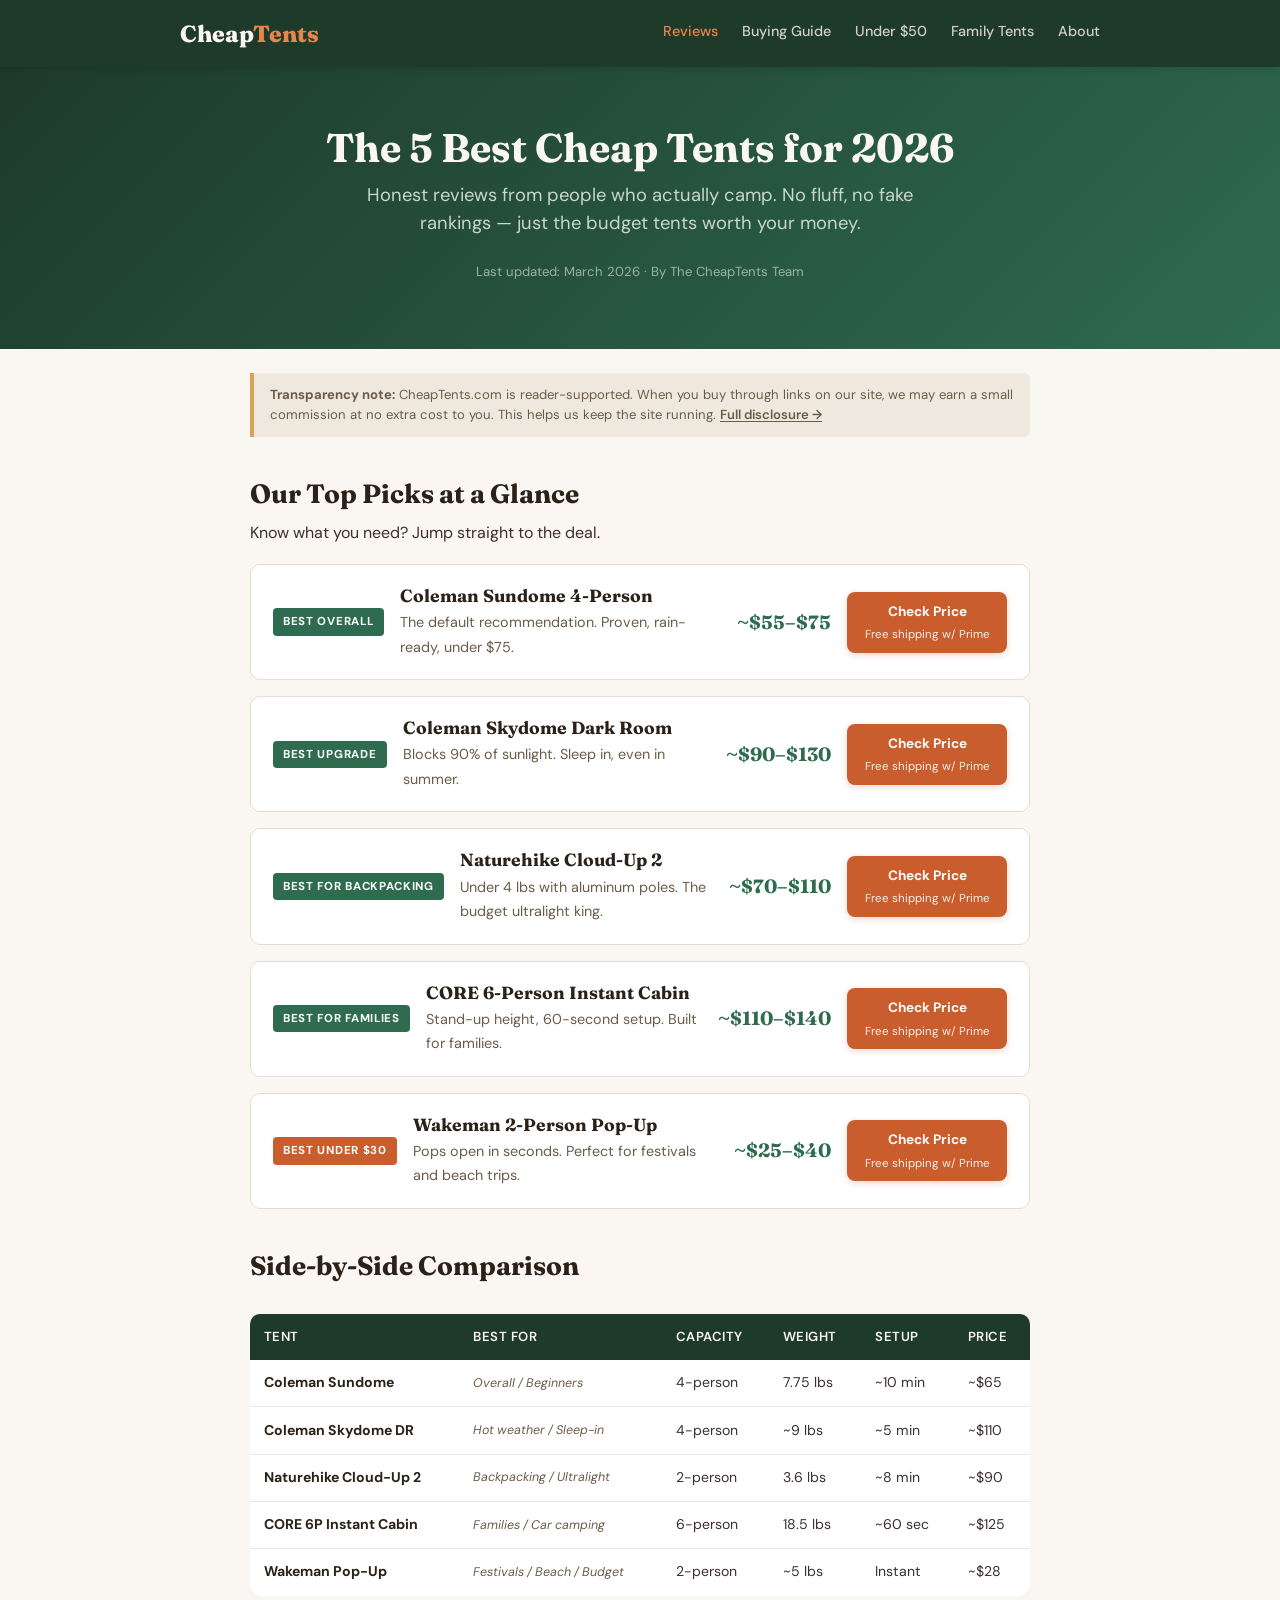
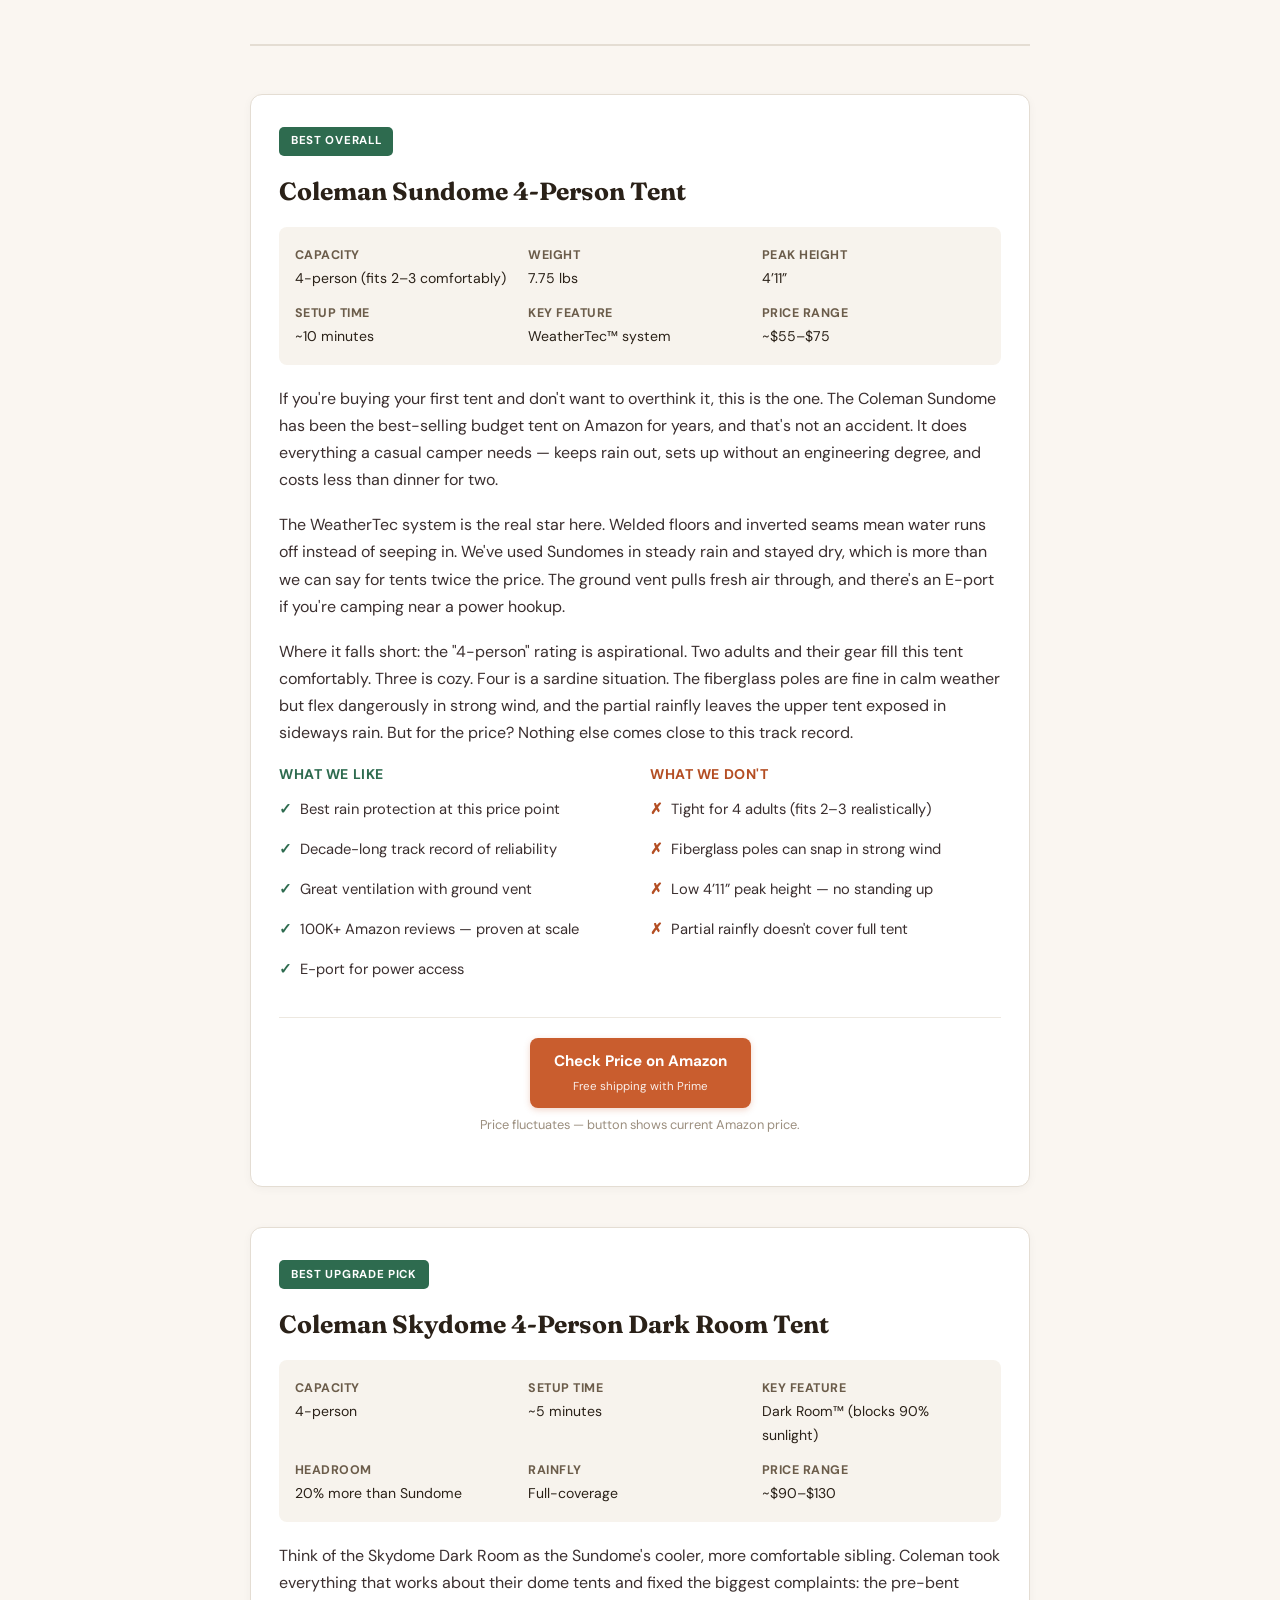
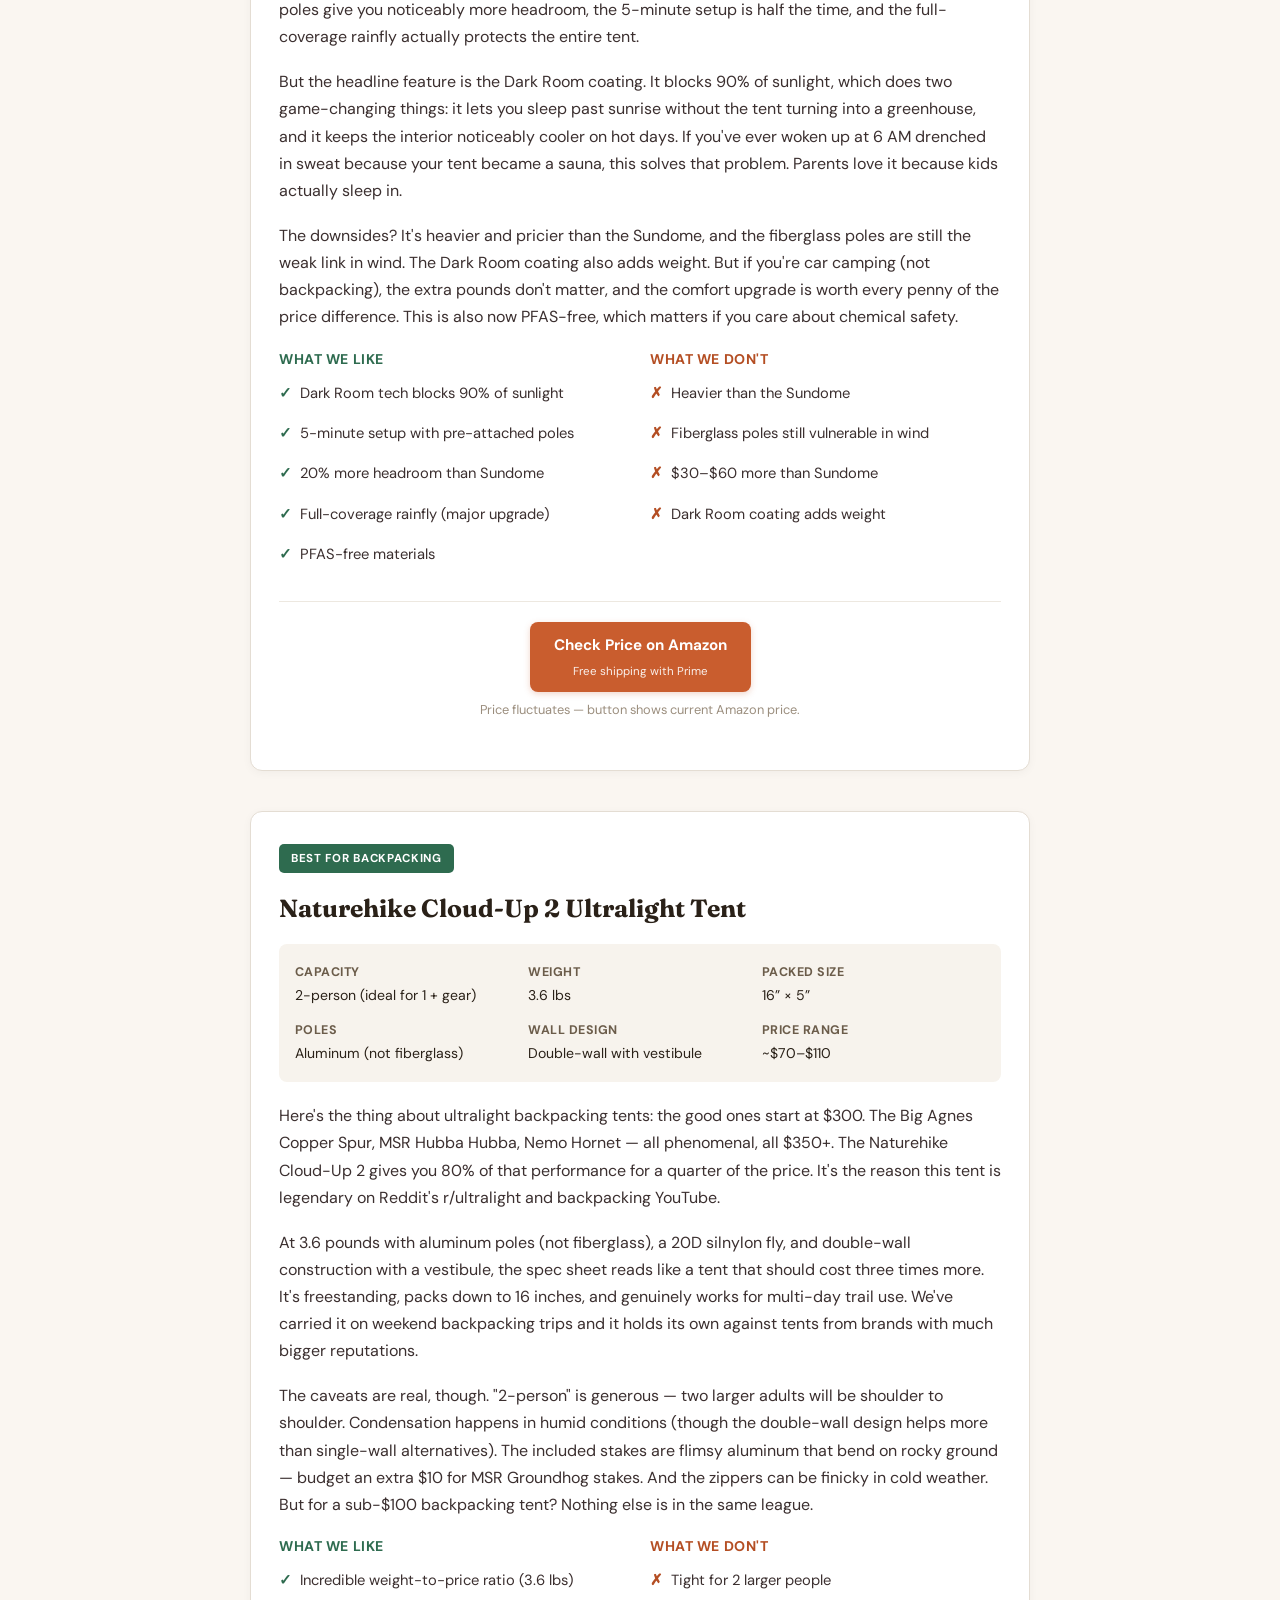
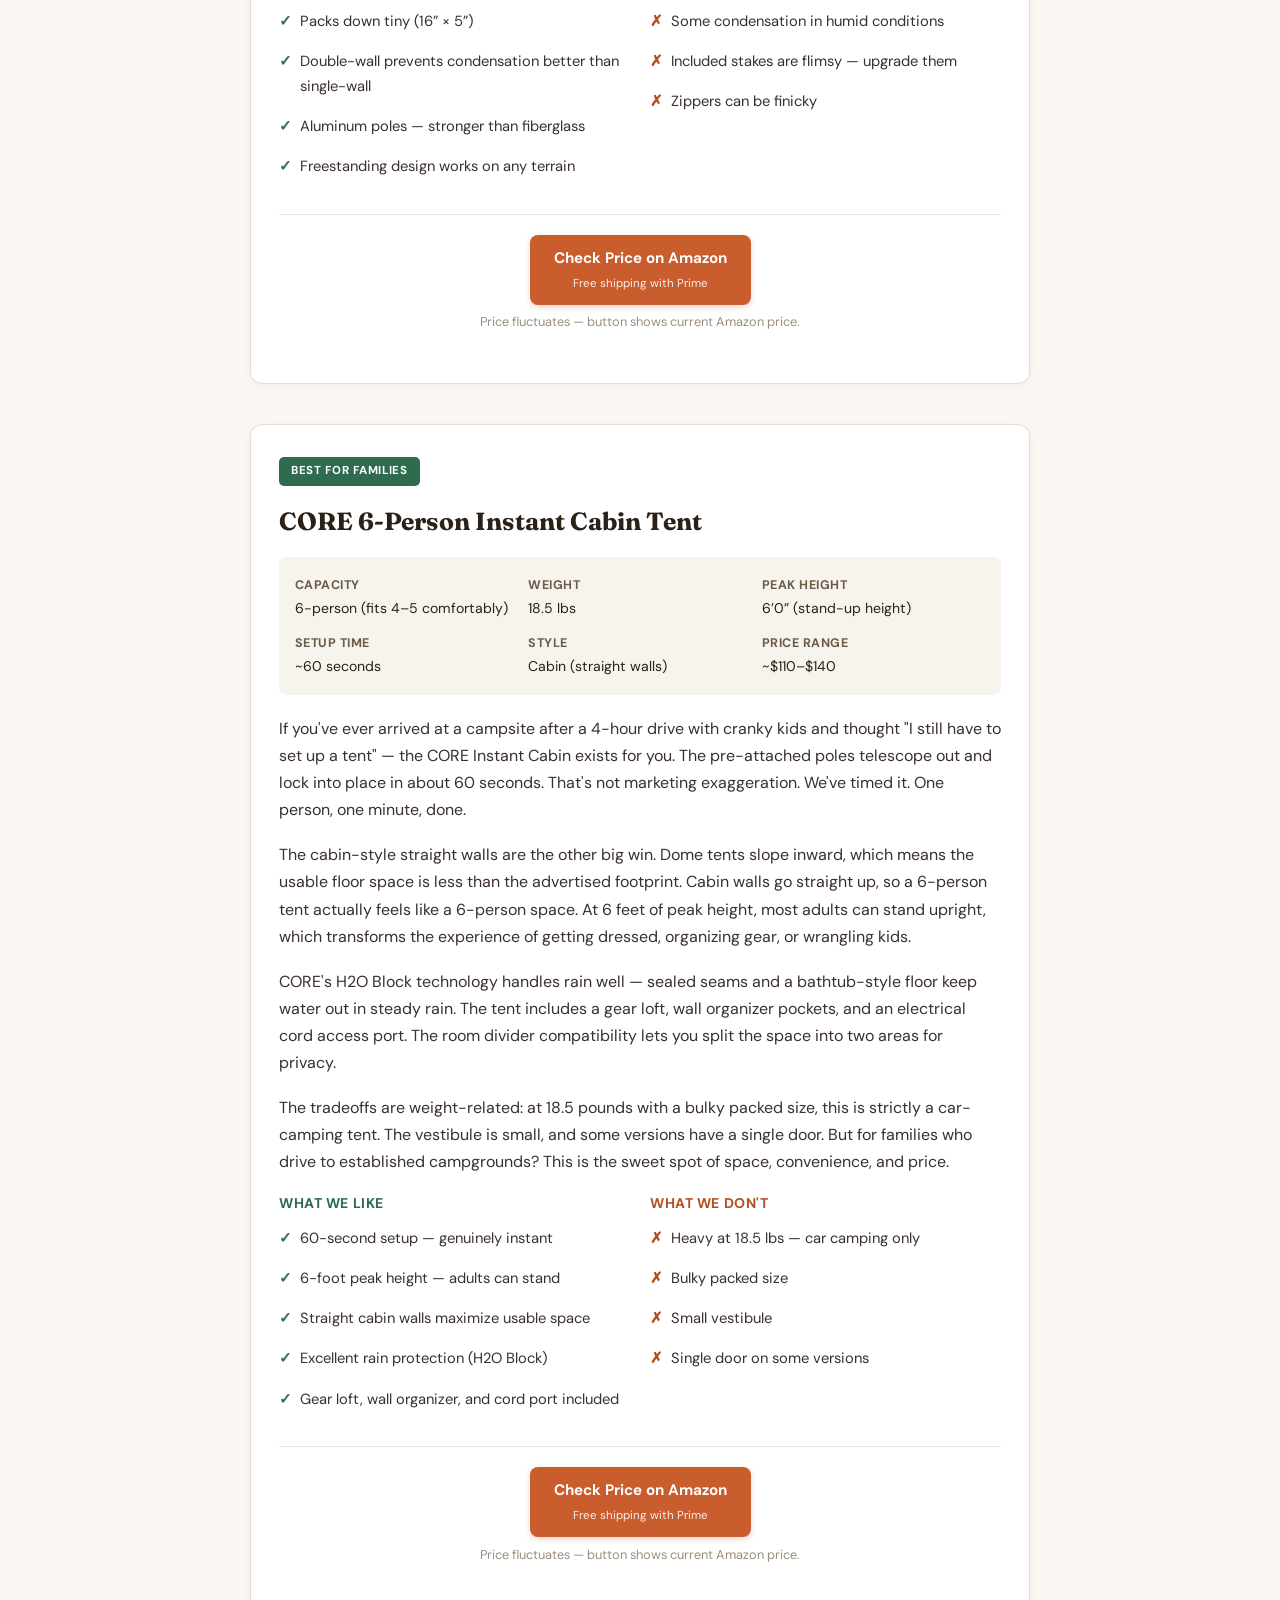
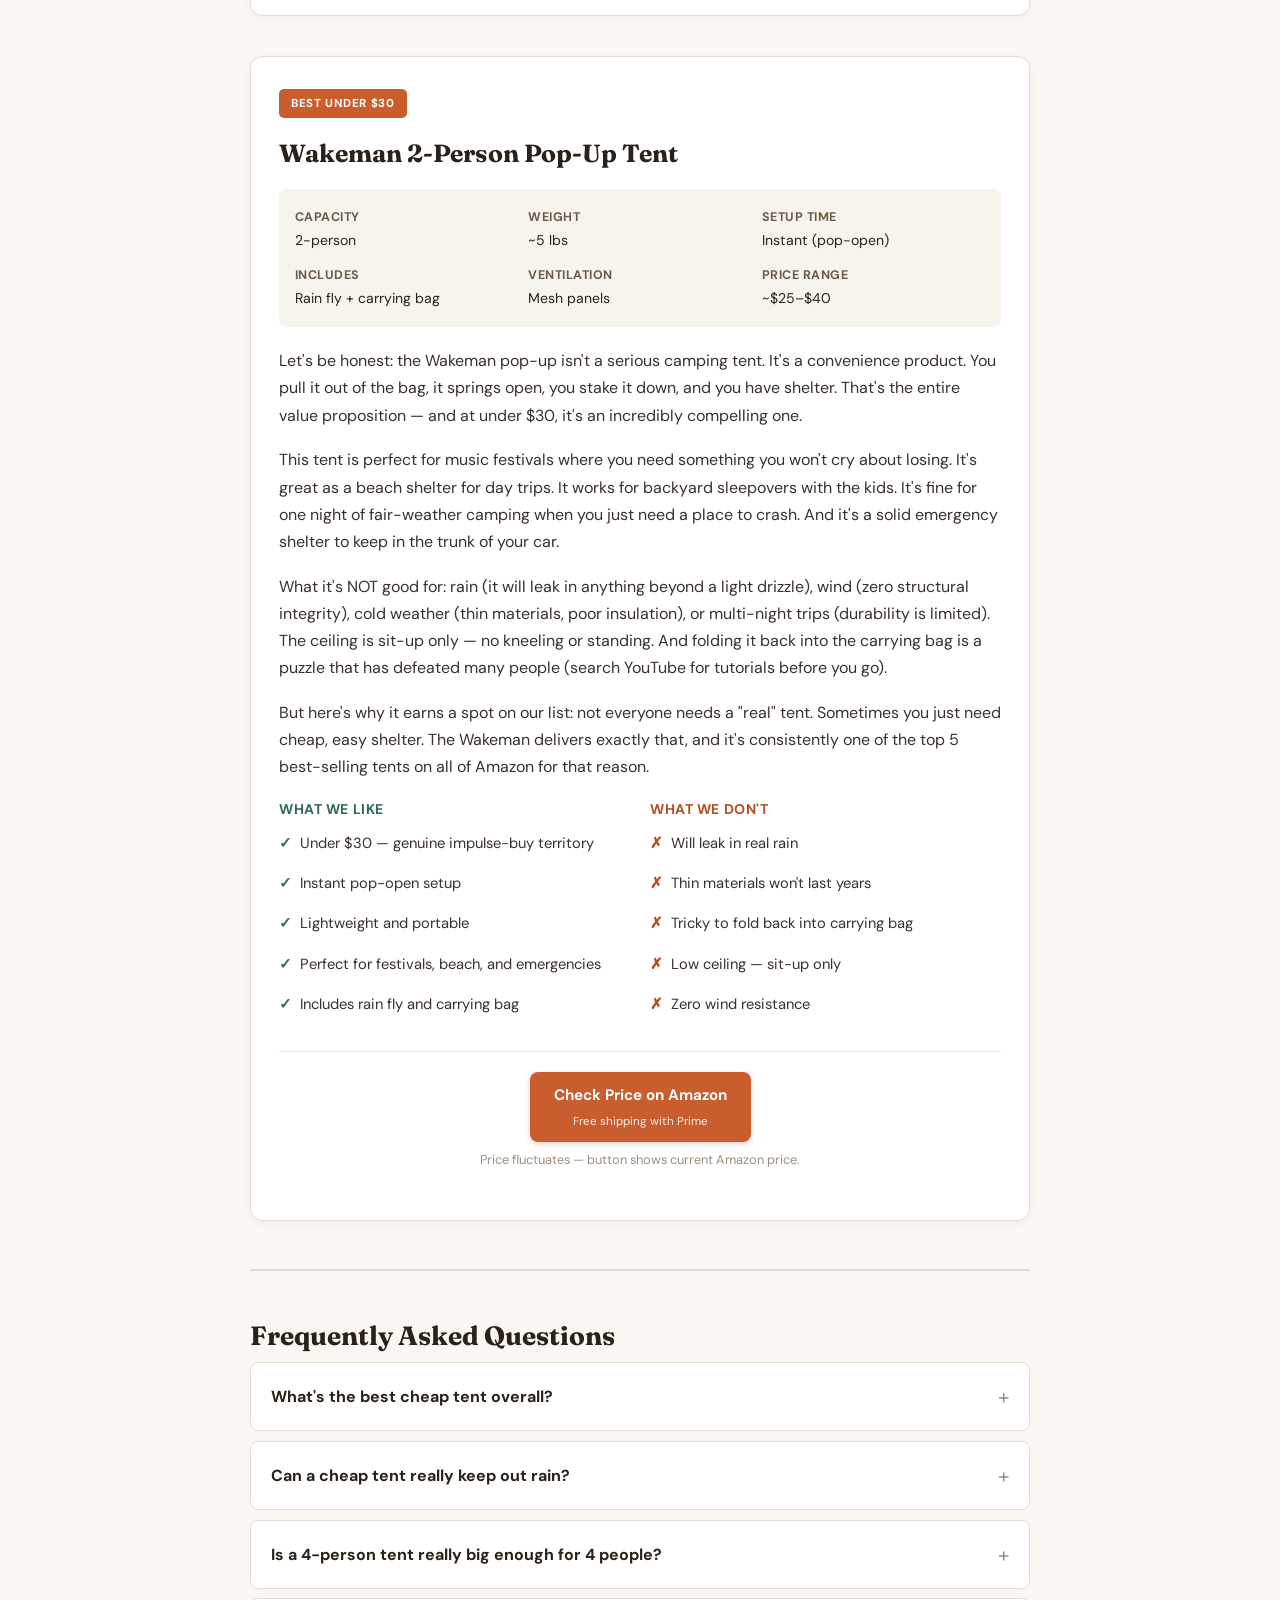
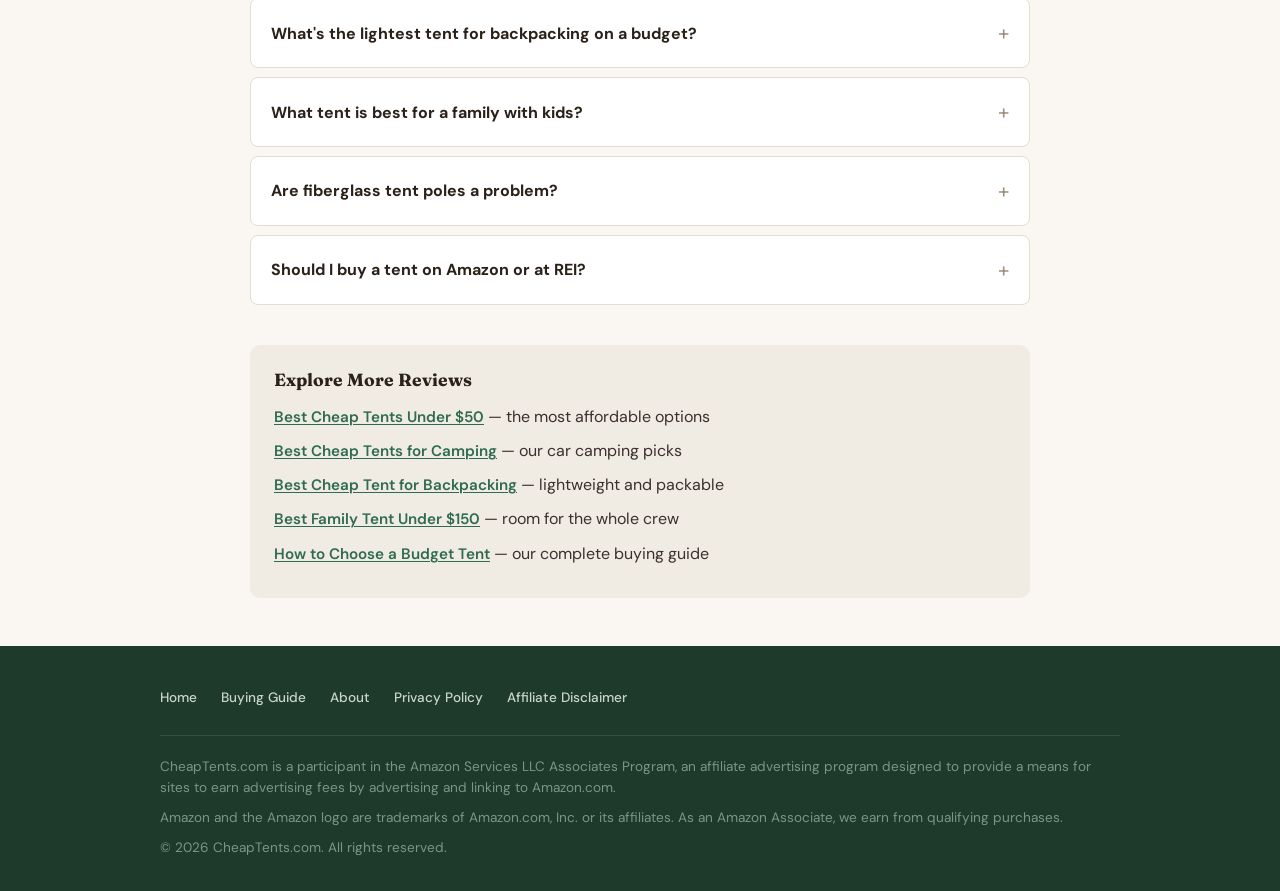
==== index.html @ 5eb17e80 "Initial site build — CheapTents.com affiliate site Complete static site with 9 HTML pages, shared CS" ====
<!DOCTYPE html>
<html lang="en">
<head>
  <meta charset="UTF-8">
  <meta name="viewport" content="width=device-width, initial-scale=1.0">
  <title>Best Cheap Tents for 2026 — Honest Reviews | CheapTents.com</title>
  <meta name="description" content="We reviewed the 5 best budget tents for every type of camper. From $25 pop-ups to family cabins — find the right cheap tent without the guesswork.">
  <link rel="canonical" href="https://cheaptents.com/">
  <meta property="og:title" content="Best Cheap Tents for 2026 — Honest Reviews">
  <meta property="og:description" content="We reviewed the 5 best budget tents for every type of camper. Find the right cheap tent without the guesswork.">
  <meta property="og:url" content="https://cheaptents.com/">
  <meta property="og:type" content="website">
  <meta property="og:site_name" content="CheapTents.com">
  <link rel="preconnect" href="https://fonts.googleapis.com">
  <link rel="preconnect" href="https://fonts.gstatic.com" crossorigin>
  <link href="https://fonts.googleapis.com/css2?family=DM+Sans:wght@400;500;700&family=Fraunces:wght@700;800&display=swap" rel="stylesheet">
  <link rel="stylesheet" href="style.css">

  <!-- Product + Review Schema -->
  <script type="application/ld+json">
  [
    {
      "@context": "https://schema.org",
      "@type": "Product",
      "name": "Coleman Sundome 4-Person Tent",
      "brand": {"@type": "Brand", "name": "Coleman"},
      "description": "Best-selling budget tent with WeatherTec rain protection, welded floors, and 10-minute setup.",
      "sku": "B014LSDUA8",
      "offers": {
        "@type": "AggregateOffer",
        "lowPrice": "55",
        "highPrice": "75",
        "priceCurrency": "USD",
        "availability": "https://schema.org/InStock"
      },
      "review": {
        "@type": "Review",
        "author": {"@type": "Organization", "name": "CheapTents.com"},
        "reviewRating": {"@type": "Rating", "ratingValue": "4.5", "bestRating": "5"},
        "reviewBody": "The most reliable budget tent we've found. Coleman's WeatherTec system genuinely keeps rain out, and the massive Amazon review base speaks for itself."
      }
    },
    {
      "@context": "https://schema.org",
      "@type": "Product",
      "name": "Coleman Skydome 4-Person Dark Room Tent",
      "brand": {"@type": "Brand", "name": "Coleman"},
      "description": "Upgraded Coleman tent with 90% sunlight-blocking Dark Room technology and faster 5-minute setup.",
      "sku": "B0DJCF5L53",
      "offers": {
        "@type": "AggregateOffer",
        "lowPrice": "90",
        "highPrice": "130",
        "priceCurrency": "USD",
        "availability": "https://schema.org/InStock"
      },
      "review": {
        "@type": "Review",
        "author": {"@type": "Organization", "name": "CheapTents.com"},
        "reviewRating": {"@type": "Rating", "ratingValue": "4.5", "bestRating": "5"},
        "reviewBody": "The Skydome Dark Room is worth the upgrade over the Sundome if you camp in summer heat or want to sleep past sunrise."
      }
    },
    {
      "@context": "https://schema.org",
      "@type": "Product",
      "name": "Naturehike Cloud-Up 2 Ultralight Tent",
      "brand": {"@type": "Brand", "name": "Naturehike"},
      "description": "Budget ultralight backpacking tent at 3.6 lbs with aluminum poles and double-wall design.",
      "sku": "B08L3XPMVL",
      "offers": {
        "@type": "AggregateOffer",
        "lowPrice": "70",
        "highPrice": "110",
        "priceCurrency": "USD",
        "availability": "https://schema.org/InStock"
      },
      "review": {
        "@type": "Review",
        "author": {"@type": "Organization", "name": "CheapTents.com"},
        "reviewRating": {"@type": "Rating", "ratingValue": "4.3", "bestRating": "5"},
        "reviewBody": "The best ultralight tent you can get without spending $300+. A favorite on Reddit and backpacking forums for good reason."
      }
    },
    {
      "@context": "https://schema.org",
      "@type": "Product",
      "name": "CORE 6-Person Instant Cabin Tent",
      "brand": {"@type": "Brand", "name": "CORE"},
      "description": "Family-sized instant cabin tent with 60-second setup, 6-foot peak height, and H2O Block rain protection.",
      "sku": "B0B18R5TKH",
      "offers": {
        "@type": "AggregateOffer",
        "lowPrice": "110",
        "highPrice": "140",
        "priceCurrency": "USD",
        "availability": "https://schema.org/InStock"
      },
      "review": {
        "@type": "Review",
        "author": {"@type": "Organization", "name": "CheapTents.com"},
        "reviewRating": {"@type": "Rating", "ratingValue": "4.4", "bestRating": "5"},
        "reviewBody": "The best family tent under $150. Stand-up height and 60-second setup make it a game changer for car camping with kids."
      }
    },
    {
      "@context": "https://schema.org",
      "@type": "Product",
      "name": "Wakeman 2-Person Pop-Up Tent",
      "brand": {"@type": "Brand", "name": "Wakeman"},
      "description": "Ultra-cheap pop-up tent for festivals, beach trips, and casual camping. Sets up in seconds.",
      "sku": "B07DNSJ8CP",
      "offers": {
        "@type": "AggregateOffer",
        "lowPrice": "25",
        "highPrice": "40",
        "priceCurrency": "USD",
        "availability": "https://schema.org/InStock"
      },
      "review": {
        "@type": "Review",
        "author": {"@type": "Organization", "name": "CheapTents.com"},
        "reviewRating": {"@type": "Rating", "ratingValue": "3.8", "bestRating": "5"},
        "reviewBody": "You're not buying a tent — you're buying convenience. For under $30, the Wakeman pop-up is the ultimate disposable shelter."
      }
    }
  ]
  </script>
</head>
<body>

  <!-- Header -->
  <header class="site-header">
    <div class="header-inner">
      <a href="/" class="site-logo">Cheap<span>Tents</span></a>
      <button class="nav-toggle" aria-label="Toggle navigation" aria-expanded="false">&#9776;</button>
      <nav class="site-nav" aria-label="Main navigation">
        <ul>
          <li><a href="/" class="active">Reviews</a></li>
          <li><a href="/buying-guide.html">Buying Guide</a></li>
          <li><a href="/best-cheap-tents-under-50.html">Under $50</a></li>
          <li><a href="/best-family-tent-under-150.html">Family Tents</a></li>
          <li><a href="/about.html">About</a></li>
        </ul>
      </nav>
    </div>
  </header>

  <!-- Hero -->
  <section class="hero">
    <h1>The 5 Best Cheap Tents for 2026</h1>
    <p class="subtitle">Honest reviews from people who actually camp. No fluff, no fake rankings — just the budget tents worth your money.</p>
    <p class="updated">Last updated: March 2026 &middot; By The CheapTents Team</p>
  </section>

  <main class="container">

    <!-- Affiliate Disclosure -->
    <div class="disclosure-banner">
      <strong>Transparency note:</strong> CheapTents.com is reader-supported. When you buy through links on our site, we may earn a small commission at no extra cost to you. This helps us keep the site running. <a href="/disclaimer.html">Full disclosure &rarr;</a>
    </div>

    <!-- Quick Picks -->
    <section class="quick-picks" aria-label="Quick picks">
      <h2>Our Top Picks at a Glance</h2>
      <p>Know what you need? Jump straight to the deal.</p>

      <div class="quick-pick-card">
        <span class="quick-pick-badge">Best Overall</span>
        <div class="quick-pick-info">
          <h3>Coleman Sundome 4-Person</h3>
          <p class="verdict">The default recommendation. Proven, rain-ready, under $75.</p>
        </div>
        <span class="quick-pick-price">~$55&ndash;$75</span>
        <div class="quick-pick-cta">
          <a href="https://www.amazon.com/dp/B014LSDUA8/?tag=YOURTAG-20" class="btn-cta btn-cta--small" target="_blank" rel="nofollow noopener">Check Price<span class="prime-note">Free shipping w/ Prime</span></a>
        </div>
      </div>

      <div class="quick-pick-card">
        <span class="quick-pick-badge">Best Upgrade</span>
        <div class="quick-pick-info">
          <h3>Coleman Skydome Dark Room</h3>
          <p class="verdict">Blocks 90% of sunlight. Sleep in, even in summer.</p>
        </div>
        <span class="quick-pick-price">~$90&ndash;$130</span>
        <div class="quick-pick-cta">
          <a href="https://www.amazon.com/dp/B0DJCF5L53/?tag=YOURTAG-20" class="btn-cta btn-cta--small" target="_blank" rel="nofollow noopener">Check Price<span class="prime-note">Free shipping w/ Prime</span></a>
        </div>
      </div>

      <div class="quick-pick-card">
        <span class="quick-pick-badge">Best for Backpacking</span>
        <div class="quick-pick-info">
          <h3>Naturehike Cloud-Up 2</h3>
          <p class="verdict">Under 4 lbs with aluminum poles. The budget ultralight king.</p>
        </div>
        <span class="quick-pick-price">~$70&ndash;$110</span>
        <div class="quick-pick-cta">
          <a href="https://www.amazon.com/dp/B08L3XPMVL/?tag=YOURTAG-20" class="btn-cta btn-cta--small" target="_blank" rel="nofollow noopener">Check Price<span class="prime-note">Free shipping w/ Prime</span></a>
        </div>
      </div>

      <div class="quick-pick-card">
        <span class="quick-pick-badge">Best for Families</span>
        <div class="quick-pick-info">
          <h3>CORE 6-Person Instant Cabin</h3>
          <p class="verdict">Stand-up height, 60-second setup. Built for families.</p>
        </div>
        <span class="quick-pick-price">~$110&ndash;$140</span>
        <div class="quick-pick-cta">
          <a href="https://www.amazon.com/dp/B0B18R5TKH/?tag=YOURTAG-20" class="btn-cta btn-cta--small" target="_blank" rel="nofollow noopener">Check Price<span class="prime-note">Free shipping w/ Prime</span></a>
        </div>
      </div>

      <div class="quick-pick-card">
        <span class="quick-pick-badge quick-pick-badge--orange">Best Under $30</span>
        <div class="quick-pick-info">
          <h3>Wakeman 2-Person Pop-Up</h3>
          <p class="verdict">Pops open in seconds. Perfect for festivals and beach trips.</p>
        </div>
        <span class="quick-pick-price">~$25&ndash;$40</span>
        <div class="quick-pick-cta">
          <a href="https://www.amazon.com/dp/B07DNSJ8CP/?tag=YOURTAG-20" class="btn-cta btn-cta--small" target="_blank" rel="nofollow noopener">Check Price<span class="prime-note">Free shipping w/ Prime</span></a>
        </div>
      </div>
    </section>

    <!-- Comparison Table -->
    <section>
      <h2>Side-by-Side Comparison</h2>
      <div class="comparison-wrapper">
        <table class="comparison-table">
          <thead>
            <tr>
              <th>Tent</th>
              <th>Best For</th>
              <th>Capacity</th>
              <th>Weight</th>
              <th>Setup</th>
              <th>Price</th>
            </tr>
          </thead>
          <tbody>
            <tr>
              <td class="tent-name">Coleman Sundome</td>
              <td class="best-for">Overall / Beginners</td>
              <td>4-person</td>
              <td>7.75 lbs</td>
              <td>~10 min</td>
              <td>~$65</td>
            </tr>
            <tr>
              <td class="tent-name">Coleman Skydome DR</td>
              <td class="best-for">Hot weather / Sleep-in</td>
              <td>4-person</td>
              <td>~9 lbs</td>
              <td>~5 min</td>
              <td>~$110</td>
            </tr>
            <tr>
              <td class="tent-name">Naturehike Cloud-Up 2</td>
              <td class="best-for">Backpacking / Ultralight</td>
              <td>2-person</td>
              <td>3.6 lbs</td>
              <td>~8 min</td>
              <td>~$90</td>
            </tr>
            <tr>
              <td class="tent-name">CORE 6P Instant Cabin</td>
              <td class="best-for">Families / Car camping</td>
              <td>6-person</td>
              <td>18.5 lbs</td>
              <td>~60 sec</td>
              <td>~$125</td>
            </tr>
            <tr>
              <td class="tent-name">Wakeman Pop-Up</td>
              <td class="best-for">Festivals / Beach / Budget</td>
              <td>2-person</td>
              <td>~5 lbs</td>
              <td>Instant</td>
              <td>~$28</td>
            </tr>
          </tbody>
        </table>
      </div>
    </section>

    <hr class="section-divider">

    <!-- ===== REVIEW #1 — Coleman Sundome ===== -->
    <article class="product-review" id="coleman-sundome">
      <div class="product-review-header">
        <span class="badge">Best Overall</span>
      </div>
      <h2>Coleman Sundome 4-Person Tent</h2>

      <div class="specs-grid">
        <div class="spec-item">
          <span class="spec-label">Capacity</span><br>
          <span class="spec-value">4-person (fits 2&ndash;3 comfortably)</span>
        </div>
        <div class="spec-item">
          <span class="spec-label">Weight</span><br>
          <span class="spec-value">7.75 lbs</span>
        </div>
        <div class="spec-item">
          <span class="spec-label">Peak Height</span><br>
          <span class="spec-value">4&rsquo;11&rdquo;</span>
        </div>
        <div class="spec-item">
          <span class="spec-label">Setup Time</span><br>
          <span class="spec-value">~10 minutes</span>
        </div>
        <div class="spec-item">
          <span class="spec-label">Key Feature</span><br>
          <span class="spec-value">WeatherTec&trade; system</span>
        </div>
        <div class="spec-item">
          <span class="spec-label">Price Range</span><br>
          <span class="spec-value">~$55&ndash;$75</span>
        </div>
      </div>

      <p>If you're buying your first tent and don't want to overthink it, this is the one. The Coleman Sundome has been the best-selling budget tent on Amazon for years, and that's not an accident. It does everything a casual camper needs — keeps rain out, sets up without an engineering degree, and costs less than dinner for two.</p>

      <p>The WeatherTec system is the real star here. Welded floors and inverted seams mean water runs off instead of seeping in. We've used Sundomes in steady rain and stayed dry, which is more than we can say for tents twice the price. The ground vent pulls fresh air through, and there's an E-port if you're camping near a power hookup.</p>

      <p>Where it falls short: the "4-person" rating is aspirational. Two adults and their gear fill this tent comfortably. Three is cozy. Four is a sardine situation. The fiberglass poles are fine in calm weather but flex dangerously in strong wind, and the partial rainfly leaves the upper tent exposed in sideways rain. But for the price? Nothing else comes close to this track record.</p>

      <div class="pros-cons">
        <div class="pros">
          <h4>What We Like</h4>
          <ul>
            <li>Best rain protection at this price point</li>
            <li>Decade-long track record of reliability</li>
            <li>Great ventilation with ground vent</li>
            <li>100K+ Amazon reviews — proven at scale</li>
            <li>E-port for power access</li>
          </ul>
        </div>
        <div class="cons">
          <h4>What We Don't</h4>
          <ul>
            <li>Tight for 4 adults (fits 2&ndash;3 realistically)</li>
            <li>Fiberglass poles can snap in strong wind</li>
            <li>Low 4&rsquo;11&rdquo; peak height — no standing up</li>
            <li>Partial rainfly doesn't cover full tent</li>
          </ul>
        </div>
      </div>

      <div class="cta-block">
        <a href="https://www.amazon.com/dp/B014LSDUA8/?tag=YOURTAG-20" class="btn-cta" target="_blank" rel="nofollow noopener">Check Price on Amazon<span class="prime-note">Free shipping with Prime</span></a>
        <p class="price-note">Price fluctuates — button shows current Amazon price.</p>
      </div>
    </article>

    <!-- ===== REVIEW #2 — Coleman Skydome Dark Room ===== -->
    <article class="product-review" id="coleman-skydome">
      <div class="product-review-header">
        <span class="badge">Best Upgrade Pick</span>
      </div>
      <h2>Coleman Skydome 4-Person Dark Room Tent</h2>

      <div class="specs-grid">
        <div class="spec-item">
          <span class="spec-label">Capacity</span><br>
          <span class="spec-value">4-person</span>
        </div>
        <div class="spec-item">
          <span class="spec-label">Setup Time</span><br>
          <span class="spec-value">~5 minutes</span>
        </div>
        <div class="spec-item">
          <span class="spec-label">Key Feature</span><br>
          <span class="spec-value">Dark Room&trade; (blocks 90% sunlight)</span>
        </div>
        <div class="spec-item">
          <span class="spec-label">Headroom</span><br>
          <span class="spec-value">20% more than Sundome</span>
        </div>
        <div class="spec-item">
          <span class="spec-label">Rainfly</span><br>
          <span class="spec-value">Full-coverage</span>
        </div>
        <div class="spec-item">
          <span class="spec-label">Price Range</span><br>
          <span class="spec-value">~$90&ndash;$130</span>
        </div>
      </div>

      <p>Think of the Skydome Dark Room as the Sundome's cooler, more comfortable sibling. Coleman took everything that works about their dome tents and fixed the biggest complaints: the pre-bent poles give you noticeably more headroom, the 5-minute setup is half the time, and the full-coverage rainfly actually protects the entire tent.</p>

      <p>But the headline feature is the Dark Room coating. It blocks 90% of sunlight, which does two game-changing things: it lets you sleep past sunrise without the tent turning into a greenhouse, and it keeps the interior noticeably cooler on hot days. If you've ever woken up at 6 AM drenched in sweat because your tent became a sauna, this solves that problem. Parents love it because kids actually sleep in.</p>

      <p>The downsides? It's heavier and pricier than the Sundome, and the fiberglass poles are still the weak link in wind. The Dark Room coating also adds weight. But if you're car camping (not backpacking), the extra pounds don't matter, and the comfort upgrade is worth every penny of the price difference. This is also now PFAS-free, which matters if you care about chemical safety.</p>

      <div class="pros-cons">
        <div class="pros">
          <h4>What We Like</h4>
          <ul>
            <li>Dark Room tech blocks 90% of sunlight</li>
            <li>5-minute setup with pre-attached poles</li>
            <li>20% more headroom than Sundome</li>
            <li>Full-coverage rainfly (major upgrade)</li>
            <li>PFAS-free materials</li>
          </ul>
        </div>
        <div class="cons">
          <h4>What We Don't</h4>
          <ul>
            <li>Heavier than the Sundome</li>
            <li>Fiberglass poles still vulnerable in wind</li>
            <li>$30&ndash;$60 more than Sundome</li>
            <li>Dark Room coating adds weight</li>
          </ul>
        </div>
      </div>

      <div class="cta-block">
        <a href="https://www.amazon.com/dp/B0DJCF5L53/?tag=YOURTAG-20" class="btn-cta" target="_blank" rel="nofollow noopener">Check Price on Amazon<span class="prime-note">Free shipping with Prime</span></a>
        <p class="price-note">Price fluctuates — button shows current Amazon price.</p>
      </div>
    </article>

    <!-- ===== REVIEW #3 — Naturehike Cloud-Up 2 ===== -->
    <article class="product-review" id="naturehike-cloud-up">
      <div class="product-review-header">
        <span class="badge">Best for Backpacking</span>
      </div>
      <h2>Naturehike Cloud-Up 2 Ultralight Tent</h2>

      <div class="specs-grid">
        <div class="spec-item">
          <span class="spec-label">Capacity</span><br>
          <span class="spec-value">2-person (ideal for 1 + gear)</span>
        </div>
        <div class="spec-item">
          <span class="spec-label">Weight</span><br>
          <span class="spec-value">3.6 lbs</span>
        </div>
        <div class="spec-item">
          <span class="spec-label">Packed Size</span><br>
          <span class="spec-value">16&rdquo; &times; 5&rdquo;</span>
        </div>
        <div class="spec-item">
          <span class="spec-label">Poles</span><br>
          <span class="spec-value">Aluminum (not fiberglass)</span>
        </div>
        <div class="spec-item">
          <span class="spec-label">Wall Design</span><br>
          <span class="spec-value">Double-wall with vestibule</span>
        </div>
        <div class="spec-item">
          <span class="spec-label">Price Range</span><br>
          <span class="spec-value">~$70&ndash;$110</span>
        </div>
      </div>

      <p>Here's the thing about ultralight backpacking tents: the good ones start at $300. The Big Agnes Copper Spur, MSR Hubba Hubba, Nemo Hornet — all phenomenal, all $350+. The Naturehike Cloud-Up 2 gives you 80% of that performance for a quarter of the price. It's the reason this tent is legendary on Reddit's r/ultralight and backpacking YouTube.</p>

      <p>At 3.6 pounds with aluminum poles (not fiberglass), a 20D silnylon fly, and double-wall construction with a vestibule, the spec sheet reads like a tent that should cost three times more. It's freestanding, packs down to 16 inches, and genuinely works for multi-day trail use. We've carried it on weekend backpacking trips and it holds its own against tents from brands with much bigger reputations.</p>

      <p>The caveats are real, though. "2-person" is generous — two larger adults will be shoulder to shoulder. Condensation happens in humid conditions (though the double-wall design helps more than single-wall alternatives). The included stakes are flimsy aluminum that bend on rocky ground — budget an extra $10 for MSR Groundhog stakes. And the zippers can be finicky in cold weather. But for a sub-$100 backpacking tent? Nothing else is in the same league.</p>

      <div class="pros-cons">
        <div class="pros">
          <h4>What We Like</h4>
          <ul>
            <li>Incredible weight-to-price ratio (3.6 lbs)</li>
            <li>Packs down tiny (16&rdquo; &times; 5&rdquo;)</li>
            <li>Double-wall prevents condensation better than single-wall</li>
            <li>Aluminum poles — stronger than fiberglass</li>
            <li>Freestanding design works on any terrain</li>
          </ul>
        </div>
        <div class="cons">
          <h4>What We Don't</h4>
          <ul>
            <li>Tight for 2 larger people</li>
            <li>Some condensation in humid conditions</li>
            <li>Included stakes are flimsy — upgrade them</li>
            <li>Zippers can be finicky</li>
          </ul>
        </div>
      </div>

      <div class="cta-block">
        <a href="https://www.amazon.com/dp/B08L3XPMVL/?tag=YOURTAG-20" class="btn-cta" target="_blank" rel="nofollow noopener">Check Price on Amazon<span class="prime-note">Free shipping with Prime</span></a>
        <p class="price-note">Price fluctuates — button shows current Amazon price.</p>
      </div>
    </article>

    <!-- ===== REVIEW #4 — CORE 6-Person Instant Cabin ===== -->
    <article class="product-review" id="core-instant-cabin">
      <div class="product-review-header">
        <span class="badge">Best for Families</span>
      </div>
      <h2>CORE 6-Person Instant Cabin Tent</h2>

      <div class="specs-grid">
        <div class="spec-item">
          <span class="spec-label">Capacity</span><br>
          <span class="spec-value">6-person (fits 4&ndash;5 comfortably)</span>
        </div>
        <div class="spec-item">
          <span class="spec-label">Weight</span><br>
          <span class="spec-value">18.5 lbs</span>
        </div>
        <div class="spec-item">
          <span class="spec-label">Peak Height</span><br>
          <span class="spec-value">6&rsquo;0&rdquo; (stand-up height)</span>
        </div>
        <div class="spec-item">
          <span class="spec-label">Setup Time</span><br>
          <span class="spec-value">~60 seconds</span>
        </div>
        <div class="spec-item">
          <span class="spec-label">Style</span><br>
          <span class="spec-value">Cabin (straight walls)</span>
        </div>
        <div class="spec-item">
          <span class="spec-label">Price Range</span><br>
          <span class="spec-value">~$110&ndash;$140</span>
        </div>
      </div>

      <p>If you've ever arrived at a campsite after a 4-hour drive with cranky kids and thought "I still have to set up a tent" — the CORE Instant Cabin exists for you. The pre-attached poles telescope out and lock into place in about 60 seconds. That's not marketing exaggeration. We've timed it. One person, one minute, done.</p>

      <p>The cabin-style straight walls are the other big win. Dome tents slope inward, which means the usable floor space is less than the advertised footprint. Cabin walls go straight up, so a 6-person tent actually feels like a 6-person space. At 6 feet of peak height, most adults can stand upright, which transforms the experience of getting dressed, organizing gear, or wrangling kids.</p>

      <p>CORE's H2O Block technology handles rain well — sealed seams and a bathtub-style floor keep water out in steady rain. The tent includes a gear loft, wall organizer pockets, and an electrical cord access port. The room divider compatibility lets you split the space into two areas for privacy.</p>

      <p>The tradeoffs are weight-related: at 18.5 pounds with a bulky packed size, this is strictly a car-camping tent. The vestibule is small, and some versions have a single door. But for families who drive to established campgrounds? This is the sweet spot of space, convenience, and price.</p>

      <div class="pros-cons">
        <div class="pros">
          <h4>What We Like</h4>
          <ul>
            <li>60-second setup — genuinely instant</li>
            <li>6-foot peak height — adults can stand</li>
            <li>Straight cabin walls maximize usable space</li>
            <li>Excellent rain protection (H2O Block)</li>
            <li>Gear loft, wall organizer, and cord port included</li>
          </ul>
        </div>
        <div class="cons">
          <h4>What We Don't</h4>
          <ul>
            <li>Heavy at 18.5 lbs — car camping only</li>
            <li>Bulky packed size</li>
            <li>Small vestibule</li>
            <li>Single door on some versions</li>
          </ul>
        </div>
      </div>

      <div class="cta-block">
        <a href="https://www.amazon.com/dp/B0B18R5TKH/?tag=YOURTAG-20" class="btn-cta" target="_blank" rel="nofollow noopener">Check Price on Amazon<span class="prime-note">Free shipping with Prime</span></a>
        <p class="price-note">Price fluctuates — button shows current Amazon price.</p>
      </div>
    </article>

    <!-- ===== REVIEW #5 — Wakeman Pop-Up ===== -->
    <article class="product-review" id="wakeman-popup">
      <div class="product-review-header">
        <span class="badge badge--orange">Best Under $30</span>
      </div>
      <h2>Wakeman 2-Person Pop-Up Tent</h2>

      <div class="specs-grid">
        <div class="spec-item">
          <span class="spec-label">Capacity</span><br>
          <span class="spec-value">2-person</span>
        </div>
        <div class="spec-item">
          <span class="spec-label">Weight</span><br>
          <span class="spec-value">~5 lbs</span>
        </div>
        <div class="spec-item">
          <span class="spec-label">Setup Time</span><br>
          <span class="spec-value">Instant (pop-open)</span>
        </div>
        <div class="spec-item">
          <span class="spec-label">Includes</span><br>
          <span class="spec-value">Rain fly + carrying bag</span>
        </div>
        <div class="spec-item">
          <span class="spec-label">Ventilation</span><br>
          <span class="spec-value">Mesh panels</span>
        </div>
        <div class="spec-item">
          <span class="spec-label">Price Range</span><br>
          <span class="spec-value">~$25&ndash;$40</span>
        </div>
      </div>

      <p>Let's be honest: the Wakeman pop-up isn't a serious camping tent. It's a convenience product. You pull it out of the bag, it springs open, you stake it down, and you have shelter. That's the entire value proposition — and at under $30, it's an incredibly compelling one.</p>

      <p>This tent is perfect for music festivals where you need something you won't cry about losing. It's great as a beach shelter for day trips. It works for backyard sleepovers with the kids. It's fine for one night of fair-weather camping when you just need a place to crash. And it's a solid emergency shelter to keep in the trunk of your car.</p>

      <p>What it's NOT good for: rain (it will leak in anything beyond a light drizzle), wind (zero structural integrity), cold weather (thin materials, poor insulation), or multi-night trips (durability is limited). The ceiling is sit-up only — no kneeling or standing. And folding it back into the carrying bag is a puzzle that has defeated many people (search YouTube for tutorials before you go).</p>

      <p>But here's why it earns a spot on our list: not everyone needs a "real" tent. Sometimes you just need cheap, easy shelter. The Wakeman delivers exactly that, and it's consistently one of the top 5 best-selling tents on all of Amazon for that reason.</p>

      <div class="pros-cons">
        <div class="pros">
          <h4>What We Like</h4>
          <ul>
            <li>Under $30 — genuine impulse-buy territory</li>
            <li>Instant pop-open setup</li>
            <li>Lightweight and portable</li>
            <li>Perfect for festivals, beach, and emergencies</li>
            <li>Includes rain fly and carrying bag</li>
          </ul>
        </div>
        <div class="cons">
          <h4>What We Don't</h4>
          <ul>
            <li>Will leak in real rain</li>
            <li>Thin materials won't last years</li>
            <li>Tricky to fold back into carrying bag</li>
            <li>Low ceiling — sit-up only</li>
            <li>Zero wind resistance</li>
          </ul>
        </div>
      </div>

      <div class="cta-block">
        <a href="https://www.amazon.com/dp/B07DNSJ8CP/?tag=YOURTAG-20" class="btn-cta" target="_blank" rel="nofollow noopener">Check Price on Amazon<span class="prime-note">Free shipping with Prime</span></a>
        <p class="price-note">Price fluctuates — button shows current Amazon price.</p>
      </div>
    </article>

    <hr class="section-divider">

    <!-- FAQ Section -->
    <section class="faq-section">
      <h2>Frequently Asked Questions</h2>

      <details>
        <summary>What's the best cheap tent overall?</summary>
        <div class="faq-answer">
          <p>The <strong>Coleman Sundome 4-Person</strong> is our top pick for most people. It's rain-tested, well-ventilated, under $75, and backed by 100K+ Amazon reviews. If you want an upgrade, the <strong>Coleman Skydome Dark Room</strong> adds sunlight blocking and faster setup for about $40 more.</p>
        </div>
      </details>

      <details>
        <summary>Can a cheap tent really keep out rain?</summary>
        <div class="faq-answer">
          <p>Yes — if you pick the right one. The Coleman Sundome and Skydome both use WeatherTec systems with welded floors and inverted seams that handle steady rain well. The CORE Instant Cabin's H2O Block technology is also reliable. Ultra-cheap tents like the Wakeman pop-up will leak in anything beyond a light drizzle.</p>
        </div>
      </details>

      <details>
        <summary>Is a 4-person tent really big enough for 4 people?</summary>
        <div class="faq-answer">
          <p>Almost never. Tent capacity ratings assume people sleeping shoulder-to-shoulder with zero gear inside. A 4-person tent comfortably fits 2 adults with gear, or 3 adults in close quarters. For 4 people, look at 6-person or larger tents like the CORE Instant Cabin.</p>
        </div>
      </details>

      <details>
        <summary>What's the lightest tent for backpacking on a budget?</summary>
        <div class="faq-answer">
          <p>The <strong>Naturehike Cloud-Up 2</strong> at 3.6 lbs is the best budget ultralight option. It uses aluminum poles (not fiberglass), packs down to 16" &times; 5", and has a double-wall design. The next step up in the ultralight world starts around $250&ndash;$350.</p>
        </div>
      </details>

      <details>
        <summary>What tent is best for a family with kids?</summary>
        <div class="faq-answer">
          <p>The <strong>CORE 6-Person Instant Cabin</strong>. The 60-second setup is a lifesaver with kids, the 6-foot peak height means parents can stand up, and the straight cabin walls maximize floor space. It fits 2 adults and 2&ndash;3 kids comfortably with room for gear.</p>
        </div>
      </details>

      <details>
        <summary>Are fiberglass tent poles a problem?</summary>
        <div class="faq-answer">
          <p>Fiberglass poles are standard at this price point and work fine in mild conditions. The risk is strong wind — fiberglass can snap under pressure, while aluminum flexes and recovers. If you camp in windy areas, consider the Naturehike Cloud-Up 2 (aluminum poles) or stake your tent very securely.</p>
        </div>
      </details>

      <details>
        <summary>Should I buy a tent on Amazon or at REI?</summary>
        <div class="faq-answer">
          <p>For budget tents, Amazon usually has better prices and faster shipping (especially with Prime). REI is great for premium gear and their return policy is legendary, but their budget tent selection is limited. The tents on our list are all available on Amazon with competitive pricing.</p>
        </div>
      </details>
    </section>

    <!-- Related Pages -->
    <div class="related-links">
      <h3>Explore More Reviews</h3>
      <ul>
        <li><a href="/best-cheap-tents-under-50.html">Best Cheap Tents Under $50</a> &mdash; the most affordable options</li>
        <li><a href="/best-cheap-tents-for-camping.html">Best Cheap Tents for Camping</a> &mdash; our car camping picks</li>
        <li><a href="/best-cheap-tent-for-backpacking.html">Best Cheap Tent for Backpacking</a> &mdash; lightweight and packable</li>
        <li><a href="/best-family-tent-under-150.html">Best Family Tent Under $150</a> &mdash; room for the whole crew</li>
        <li><a href="/buying-guide.html">How to Choose a Budget Tent</a> &mdash; our complete buying guide</li>
      </ul>
    </div>

  </main>

  <!-- Footer -->
  <footer class="site-footer">
    <div class="footer-inner">
      <ul class="footer-links">
        <li><a href="/">Home</a></li>
        <li><a href="/buying-guide.html">Buying Guide</a></li>
        <li><a href="/about.html">About</a></li>
        <li><a href="/privacy.html">Privacy Policy</a></li>
        <li><a href="/disclaimer.html">Affiliate Disclaimer</a></li>
      </ul>
      <div class="footer-disclosure">
        <p>CheapTents.com is a participant in the Amazon Services LLC Associates Program, an affiliate advertising program designed to provide a means for sites to earn advertising fees by advertising and linking to Amazon.com.</p>
        <p>Amazon and the Amazon logo are trademarks of Amazon.com, Inc. or its affiliates. As an Amazon Associate, we earn from qualifying purchases.</p>
        <p>&copy; 2026 CheapTents.com. All rights reserved.</p>
      </div>
    </div>
  </footer>

  <script>
    // Mobile nav toggle
    document.querySelector('.nav-toggle').addEventListener('click', function() {
      var nav = document.querySelector('.site-nav');
      var expanded = this.getAttribute('aria-expanded') === 'true';
      nav.classList.toggle('open');
      this.setAttribute('aria-expanded', !expanded);
    });
  </script>
</body>
</html>
---- style.css ----
/* ========================================
   CheapTents.com — Shared Stylesheet
   ======================================== */

/* --- Google Fonts loaded in HTML <head> --- */
/* Fraunces (serif headlines) + DM Sans (sans body) */

/* --- Reset & Base --- */
*, *::before, *::after {
  box-sizing: border-box;
  margin: 0;
  padding: 0;
}

html {
  font-size: 16px;
  scroll-behavior: smooth;
  -webkit-text-size-adjust: 100%;
}

body {
  font-family: 'DM Sans', sans-serif;
  color: #3b2f2f;
  background-color: #faf6f1;
  line-height: 1.7;
  -webkit-font-smoothing: antialiased;
}

img {
  max-width: 100%;
  height: auto;
  display: block;
}

a {
  color: #2e6b4f;
  text-decoration: underline;
  text-decoration-thickness: 1px;
  text-underline-offset: 2px;
  transition: color 0.2s;
}

a:hover {
  color: #c95d2e;
}

/* --- Typography --- */
h1, h2, h3, h4 {
  font-family: 'Fraunces', serif;
  color: #2a2118;
  line-height: 1.25;
  font-weight: 700;
}

h1 {
  font-size: 2.25rem;
  margin-bottom: 0.75rem;
}

h2 {
  font-size: 1.65rem;
  margin-top: 2.5rem;
  margin-bottom: 0.6rem;
}

h3 {
  font-size: 1.3rem;
  margin-top: 1.8rem;
  margin-bottom: 0.5rem;
}

p {
  margin-bottom: 1.1rem;
}

ul, ol {
  margin-bottom: 1.1rem;
  padding-left: 1.5rem;
}

li {
  margin-bottom: 0.35rem;
}

/* --- Layout --- */
.container {
  max-width: 820px;
  margin: 0 auto;
  padding: 0 1.25rem;
}

.container--wide {
  max-width: 960px;
  margin: 0 auto;
  padding: 0 1.25rem;
}

/* --- Header --- */
.site-header {
  background: #1e3a2b;
  color: #faf6f1;
  padding: 0;
  position: sticky;
  top: 0;
  z-index: 100;
  box-shadow: 0 2px 8px rgba(0,0,0,0.15);
}

.header-inner {
  max-width: 960px;
  margin: 0 auto;
  padding: 0.85rem 1.25rem;
  display: flex;
  align-items: center;
  justify-content: space-between;
}

.site-logo {
  font-family: 'Fraunces', serif;
  font-size: 1.45rem;
  font-weight: 800;
  color: #faf6f1;
  text-decoration: none;
}

.site-logo span {
  color: #e8854a;
}

.nav-toggle {
  display: none;
  background: none;
  border: none;
  color: #faf6f1;
  font-size: 1.5rem;
  cursor: pointer;
  padding: 0.25rem;
  line-height: 1;
}

.site-nav ul {
  list-style: none;
  display: flex;
  gap: 1.5rem;
  padding: 0;
  margin: 0;
}

.site-nav a {
  color: #d4cfc8;
  text-decoration: none;
  font-size: 0.9rem;
  font-weight: 500;
  transition: color 0.2s;
}

.site-nav a:hover,
.site-nav a.active {
  color: #e8854a;
}

/* Mobile nav */
@media (max-width: 768px) {
  .nav-toggle {
    display: block;
  }

  .site-nav {
    display: none;
    position: absolute;
    top: 100%;
    left: 0;
    right: 0;
    background: #1e3a2b;
    border-top: 1px solid rgba(255,255,255,0.1);
    padding: 1rem 1.25rem;
  }

  .site-nav.open {
    display: block;
  }

  .site-nav ul {
    flex-direction: column;
    gap: 0.75rem;
  }

  .site-nav a {
    font-size: 1rem;
    display: block;
    padding: 0.35rem 0;
  }
}

/* --- Hero --- */
.hero {
  background: linear-gradient(135deg, #1e3a2b 0%, #2e6b4f 100%);
  color: #faf6f1;
  padding: 3.5rem 1.25rem 3rem;
  text-align: center;
}

.hero h1 {
  color: #faf6f1;
  font-size: 2.5rem;
  margin-bottom: 0.6rem;
}

.hero .subtitle {
  font-size: 1.15rem;
  color: #c9d6cf;
  max-width: 600px;
  margin: 0 auto 1.5rem;
  line-height: 1.5;
}

.hero .updated {
  font-size: 0.82rem;
  color: #9bb3a7;
}

@media (max-width: 600px) {
  .hero h1 {
    font-size: 1.85rem;
  }
  .hero .subtitle {
    font-size: 1rem;
  }
}

/* --- Affiliate Disclosure Banner --- */
.disclosure-banner {
  background: #eee8de;
  border-left: 4px solid #d4a45a;
  padding: 0.75rem 1rem;
  font-size: 0.82rem;
  color: #6b5c4a;
  margin: 1.5rem 0;
  border-radius: 0 6px 6px 0;
  line-height: 1.5;
}

.disclosure-banner a {
  color: #6b5c4a;
  font-weight: 600;
}

/* --- Quick Picks Section --- */
.quick-picks {
  margin: 2rem 0;
}

.quick-pick-card {
  background: #fff;
  border: 1px solid #e4ddd3;
  border-radius: 10px;
  padding: 1.25rem 1.35rem;
  margin-bottom: 1rem;
  display: flex;
  flex-wrap: wrap;
  align-items: center;
  gap: 1rem;
  transition: box-shadow 0.2s;
}

.quick-pick-card:hover {
  box-shadow: 0 4px 16px rgba(0,0,0,0.07);
}

.quick-pick-badge {
  background: #2e6b4f;
  color: #fff;
  font-size: 0.72rem;
  font-weight: 700;
  text-transform: uppercase;
  letter-spacing: 0.06em;
  padding: 0.25rem 0.65rem;
  border-radius: 4px;
  white-space: nowrap;
}

.quick-pick-badge--orange {
  background: #c95d2e;
}

.quick-pick-info {
  flex: 1;
  min-width: 200px;
}

.quick-pick-info h3 {
  font-size: 1.1rem;
  margin: 0 0 0.2rem;
}

.quick-pick-info .verdict {
  font-size: 0.9rem;
  color: #6b5c4a;
  margin: 0;
}

.quick-pick-price {
  font-family: 'Fraunces', serif;
  font-size: 1.2rem;
  font-weight: 700;
  color: #2e6b4f;
  white-space: nowrap;
}

.quick-pick-cta {
  flex-shrink: 0;
}

/* --- CTA Button --- */
.btn-cta {
  display: inline-block;
  background: #c95d2e;
  color: #fff;
  font-family: 'DM Sans', sans-serif;
  font-weight: 700;
  font-size: 0.95rem;
  padding: 0.7rem 1.5rem;
  border-radius: 8px;
  text-decoration: none;
  text-align: center;
  transition: all 0.2s;
  box-shadow: 0 2px 6px rgba(201,93,46,0.25);
  border: none;
  cursor: pointer;
}

.btn-cta:hover {
  background: #b44e23;
  color: #fff;
  transform: translateY(-1px);
  box-shadow: 0 4px 12px rgba(201,93,46,0.35);
}

.btn-cta .prime-note {
  display: block;
  font-size: 0.72rem;
  font-weight: 400;
  opacity: 0.9;
  margin-top: 0.15rem;
}

.btn-cta--small {
  font-size: 0.85rem;
  padding: 0.5rem 1.1rem;
}

/* --- Comparison Table --- */
.comparison-wrapper {
  overflow-x: auto;
  margin: 2rem 0;
  -webkit-overflow-scrolling: touch;
}

.comparison-table {
  width: 100%;
  min-width: 640px;
  border-collapse: collapse;
  font-size: 0.88rem;
  background: #fff;
  border-radius: 10px;
  overflow: hidden;
  box-shadow: 0 1px 6px rgba(0,0,0,0.06);
}

.comparison-table thead {
  background: #1e3a2b;
  color: #faf6f1;
}

.comparison-table th {
  padding: 0.75rem 0.85rem;
  text-align: left;
  font-weight: 600;
  font-size: 0.82rem;
  text-transform: uppercase;
  letter-spacing: 0.04em;
}

.comparison-table td {
  padding: 0.7rem 0.85rem;
  border-bottom: 1px solid #ede8e0;
  vertical-align: middle;
}

.comparison-table tbody tr:last-child td {
  border-bottom: none;
}

.comparison-table tbody tr:hover {
  background: #fdf9f4;
}

.comparison-table .tent-name {
  font-weight: 700;
  color: #2a2118;
  white-space: nowrap;
}

.comparison-table .best-for {
  font-size: 0.78rem;
  color: #6b5c4a;
  font-style: italic;
}

/* --- Product Review Card --- */
.product-review {
  background: #fff;
  border: 1px solid #e4ddd3;
  border-radius: 12px;
  padding: 2rem 1.75rem;
  margin: 2.5rem 0;
  box-shadow: 0 2px 10px rgba(0,0,0,0.04);
}

.product-review-header {
  display: flex;
  flex-wrap: wrap;
  align-items: flex-start;
  gap: 1rem;
  margin-bottom: 1.25rem;
}

.product-review-header .badge {
  background: #2e6b4f;
  color: #fff;
  font-size: 0.72rem;
  font-weight: 700;
  text-transform: uppercase;
  letter-spacing: 0.06em;
  padding: 0.3rem 0.75rem;
  border-radius: 5px;
}

.product-review-header .badge--orange {
  background: #c95d2e;
}

.product-review h2 {
  margin-top: 0;
  font-size: 1.55rem;
}

.product-meta {
  display: flex;
  flex-wrap: wrap;
  gap: 1.5rem;
  margin: 1rem 0;
  font-size: 0.88rem;
  color: #6b5c4a;
}

.product-meta dt {
  font-weight: 700;
  color: #3b2f2f;
  display: inline;
}

.product-meta dd {
  display: inline;
  margin: 0;
}

.product-meta .meta-item {
  display: flex;
  gap: 0.3rem;
}

/* Specs Grid */
.specs-grid {
  display: grid;
  grid-template-columns: repeat(auto-fit, minmax(180px, 1fr));
  gap: 0.65rem;
  margin: 1.25rem 0;
  padding: 1rem;
  background: #f7f3ed;
  border-radius: 8px;
}

.spec-item {
  font-size: 0.88rem;
}

.spec-item .spec-label {
  font-weight: 700;
  color: #6b5c4a;
  font-size: 0.78rem;
  text-transform: uppercase;
  letter-spacing: 0.04em;
}

.spec-item .spec-value {
  color: #2a2118;
}

/* Pros/Cons */
.pros-cons {
  display: grid;
  grid-template-columns: 1fr 1fr;
  gap: 1.25rem;
  margin: 1.25rem 0;
}

@media (max-width: 550px) {
  .pros-cons {
    grid-template-columns: 1fr;
  }
}

.pros h4,
.cons h4 {
  font-family: 'DM Sans', sans-serif;
  font-size: 0.88rem;
  font-weight: 700;
  text-transform: uppercase;
  letter-spacing: 0.04em;
  margin-bottom: 0.5rem;
}

.pros h4 {
  color: #2e6b4f;
}

.cons h4 {
  color: #b44e23;
}

.pros ul,
.cons ul {
  list-style: none;
  padding: 0;
  margin: 0;
}

.pros li,
.cons li {
  padding: 0.3rem 0 0.3rem 1.3rem;
  position: relative;
  font-size: 0.92rem;
}

.pros li::before {
  content: "\2713";
  position: absolute;
  left: 0;
  color: #2e6b4f;
  font-weight: 700;
}

.cons li::before {
  content: "\2717";
  position: absolute;
  left: 0;
  color: #b44e23;
  font-weight: 700;
}

.product-review .cta-block {
  text-align: center;
  margin-top: 1.5rem;
  padding-top: 1.25rem;
  border-top: 1px solid #ede8e0;
}

.cta-block .price-note {
  font-size: 0.8rem;
  color: #9b8e7e;
  margin-top: 0.4rem;
}

/* --- Section Divider --- */
.section-divider {
  border: none;
  border-top: 2px solid #e4ddd3;
  margin: 3rem 0;
}

/* --- FAQ Accordion --- */
.faq-section {
  margin: 2.5rem 0;
}

.faq-section details {
  border: 1px solid #e4ddd3;
  border-radius: 8px;
  margin-bottom: 0.6rem;
  background: #fff;
  overflow: hidden;
}

.faq-section summary {
  padding: 1rem 1.25rem;
  font-weight: 700;
  font-size: 1rem;
  cursor: pointer;
  color: #2a2118;
  list-style: none;
  display: flex;
  justify-content: space-between;
  align-items: center;
}

.faq-section summary::-webkit-details-marker {
  display: none;
}

.faq-section summary::after {
  content: "+";
  font-size: 1.3rem;
  color: #9b8e7e;
  font-weight: 400;
  transition: transform 0.2s;
  flex-shrink: 0;
  margin-left: 1rem;
}

.faq-section details[open] summary::after {
  content: "\2212";
}

.faq-section .faq-answer {
  padding: 0 1.25rem 1rem;
  font-size: 0.94rem;
  color: #5a4e42;
}

/* --- Subpage Content --- */
.page-content {
  padding: 2.5rem 0 3rem;
}

.page-content h1 {
  margin-bottom: 0.5rem;
}

.page-content .page-meta {
  font-size: 0.85rem;
  color: #9b8e7e;
  margin-bottom: 2rem;
}

/* --- Internal Link Cards --- */
.related-links {
  margin: 2.5rem 0;
  padding: 1.5rem;
  background: #f0ebe3;
  border-radius: 10px;
}

.related-links h3 {
  margin-top: 0;
  font-size: 1.1rem;
  margin-bottom: 0.75rem;
}

.related-links ul {
  list-style: none;
  padding: 0;
  margin: 0;
}

.related-links li {
  margin-bottom: 0.4rem;
}

.related-links a {
  font-weight: 600;
  font-size: 0.95rem;
}

/* --- Footer --- */
.site-footer {
  background: #1e3a2b;
  color: #9bb3a7;
  padding: 2.5rem 1.25rem 1.5rem;
  margin-top: 3rem;
  font-size: 0.85rem;
}

.footer-inner {
  max-width: 960px;
  margin: 0 auto;
}

.footer-links {
  display: flex;
  flex-wrap: wrap;
  gap: 1.5rem;
  margin-bottom: 1.25rem;
  list-style: none;
  padding: 0;
}

.footer-links a {
  color: #c9d6cf;
  text-decoration: none;
  font-weight: 500;
}

.footer-links a:hover {
  color: #e8854a;
}

.footer-disclosure {
  border-top: 1px solid rgba(255,255,255,0.1);
  padding-top: 1.25rem;
  line-height: 1.6;
  color: #7a9688;
}

.footer-disclosure p {
  margin-bottom: 0.5rem;
}

/* --- Utility --- */
.sr-only {
  position: absolute;
  width: 1px;
  height: 1px;
  padding: 0;
  margin: -1px;
  overflow: hidden;
  clip: rect(0,0,0,0);
  border: 0;
}

.text-center {
  text-align: center;
}

/* --- Subpage Product Card (lighter version) --- */
.product-card-mini {
  background: #fff;
  border: 1px solid #e4ddd3;
  border-radius: 10px;
  padding: 1.5rem;
  margin: 1.5rem 0;
}

.product-card-mini h3 {
  margin-top: 0;
}

.product-card-mini .pros-cons {
  margin: 0.75rem 0;
}

/* --- Buying Guide specific --- */
.tip-box {
  background: #e8f4ed;
  border-left: 4px solid #2e6b4f;
  padding: 1rem 1.25rem;
  border-radius: 0 8px 8px 0;
  margin: 1.5rem 0;
  font-size: 0.92rem;
}

.tip-box strong {
  color: #2e6b4f;
}

/* --- About page --- */
.value-list {
  list-style: none;
  padding: 0;
}

.value-list li {
  padding: 0.5rem 0 0.5rem 1.5rem;
  position: relative;
}

.value-list li::before {
  content: "\25B6";
  position: absolute;
  left: 0;
  color: #2e6b4f;
  font-size: 0.75rem;
  top: 0.65rem;
}

/* --- Legal Pages --- */
.legal-content {
  padding: 2.5rem 0 3rem;
}

.legal-content h1 {
  margin-bottom: 1.5rem;
}

.legal-content h2 {
  font-size: 1.3rem;
  margin-top: 2rem;
}

.legal-content p,
.legal-content ul {
  font-size: 0.94rem;
  color: #5a4e42;
}

/* --- Print --- */
@media print {
  .site-header, .site-footer, .btn-cta, .nav-toggle {
    display: none;
  }
  body {
    background: #fff;
    color: #000;
  }
}
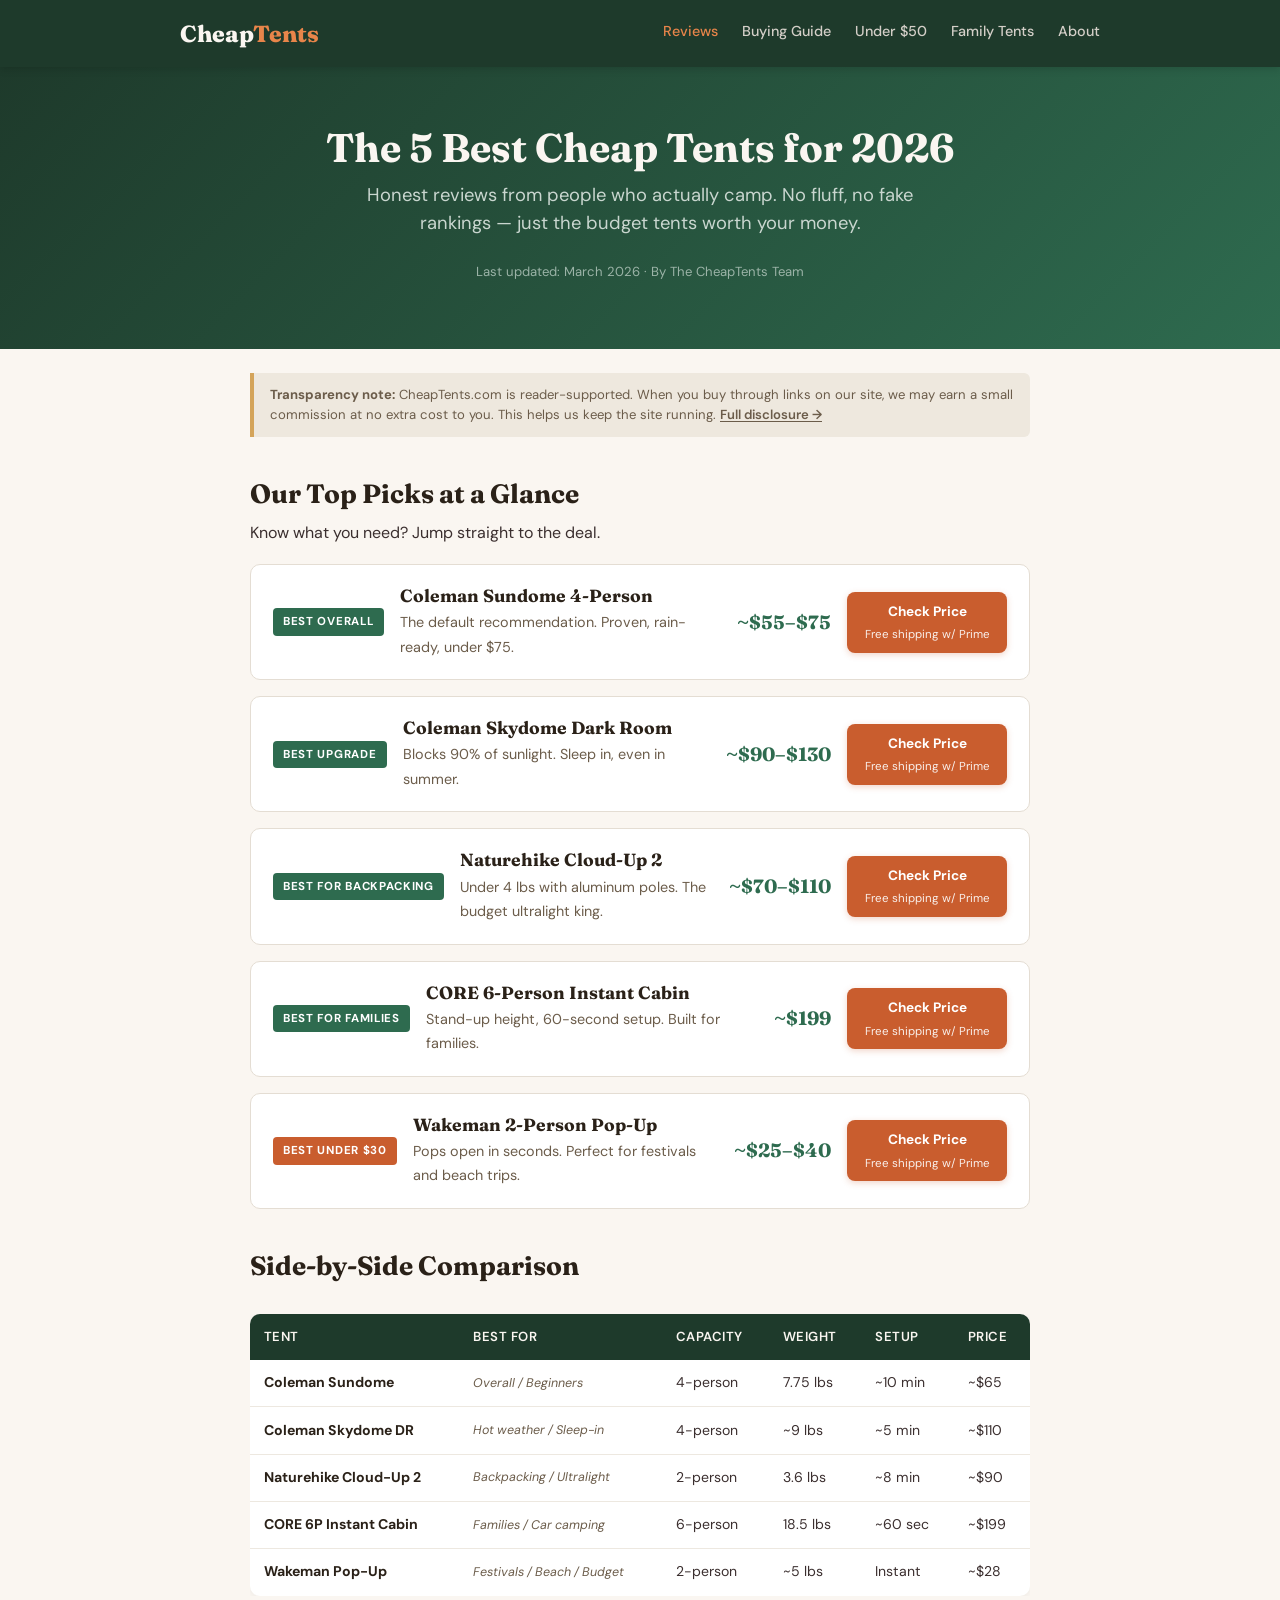
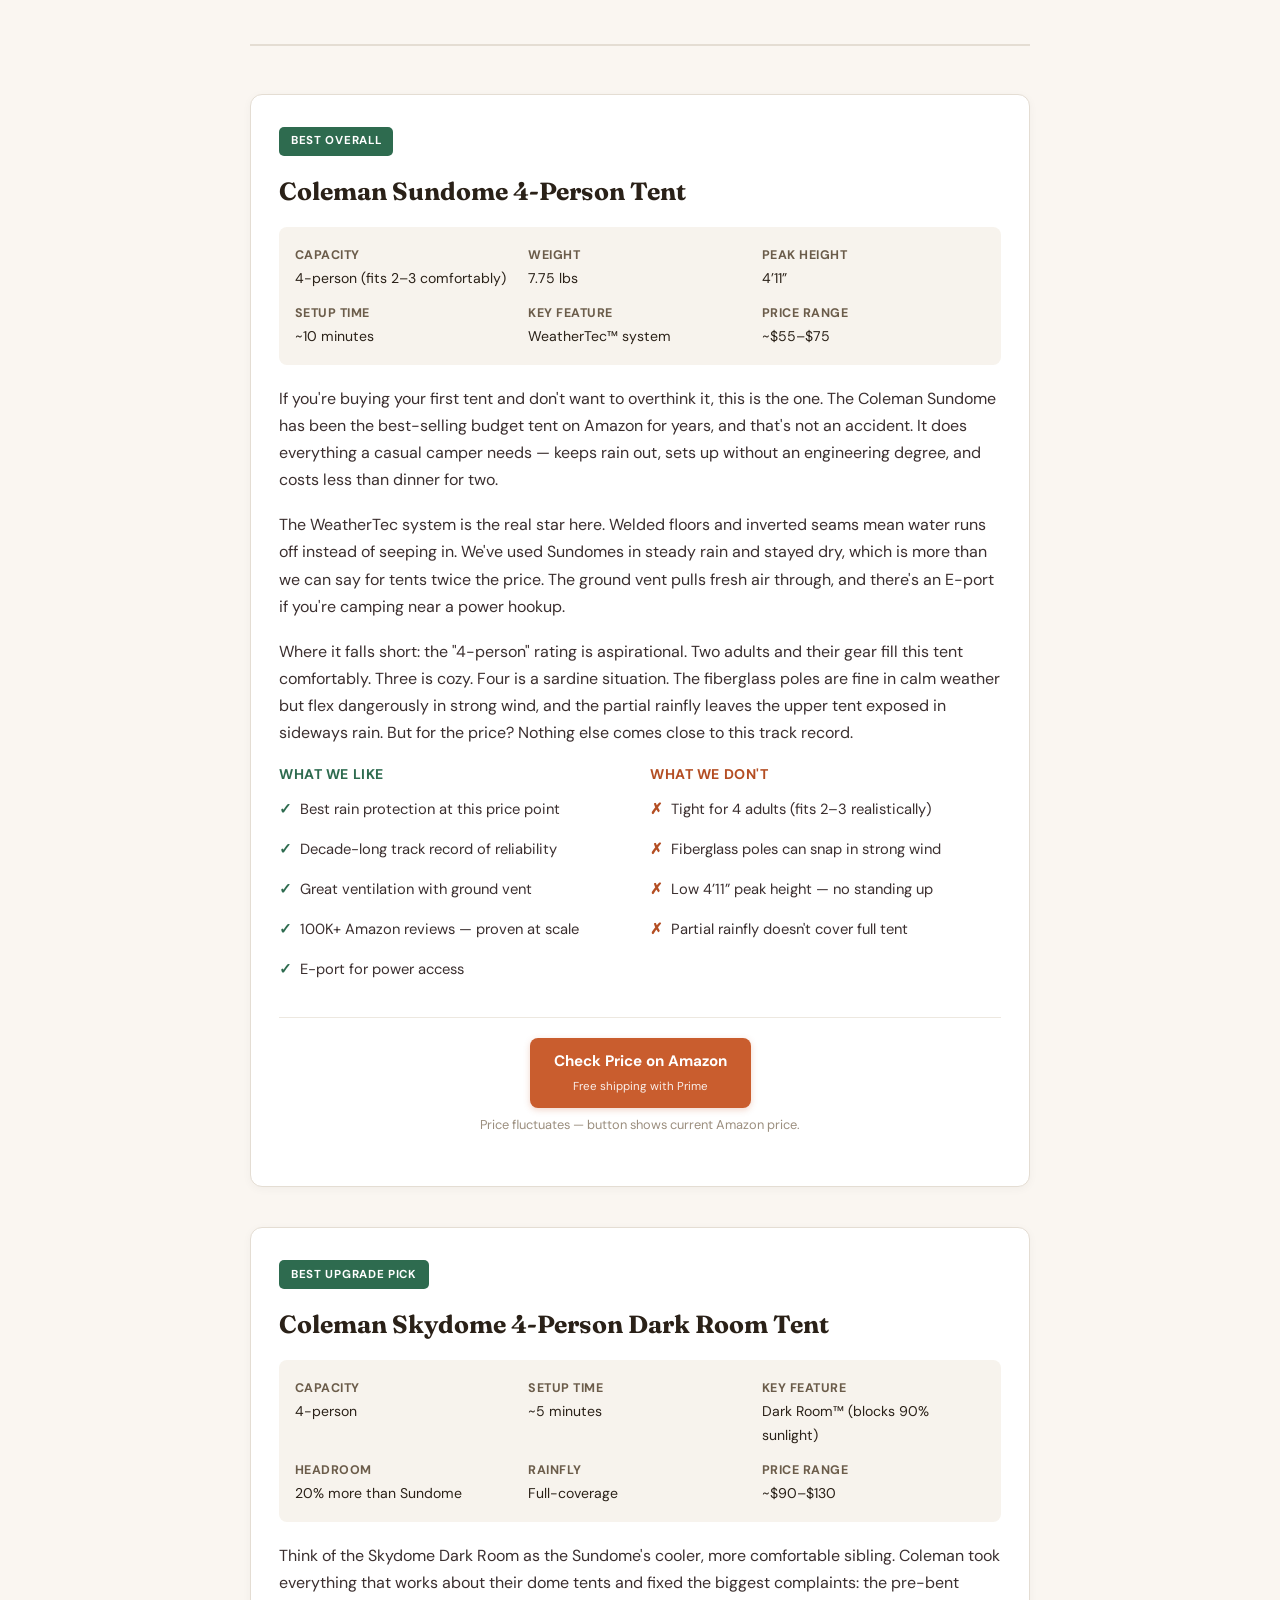
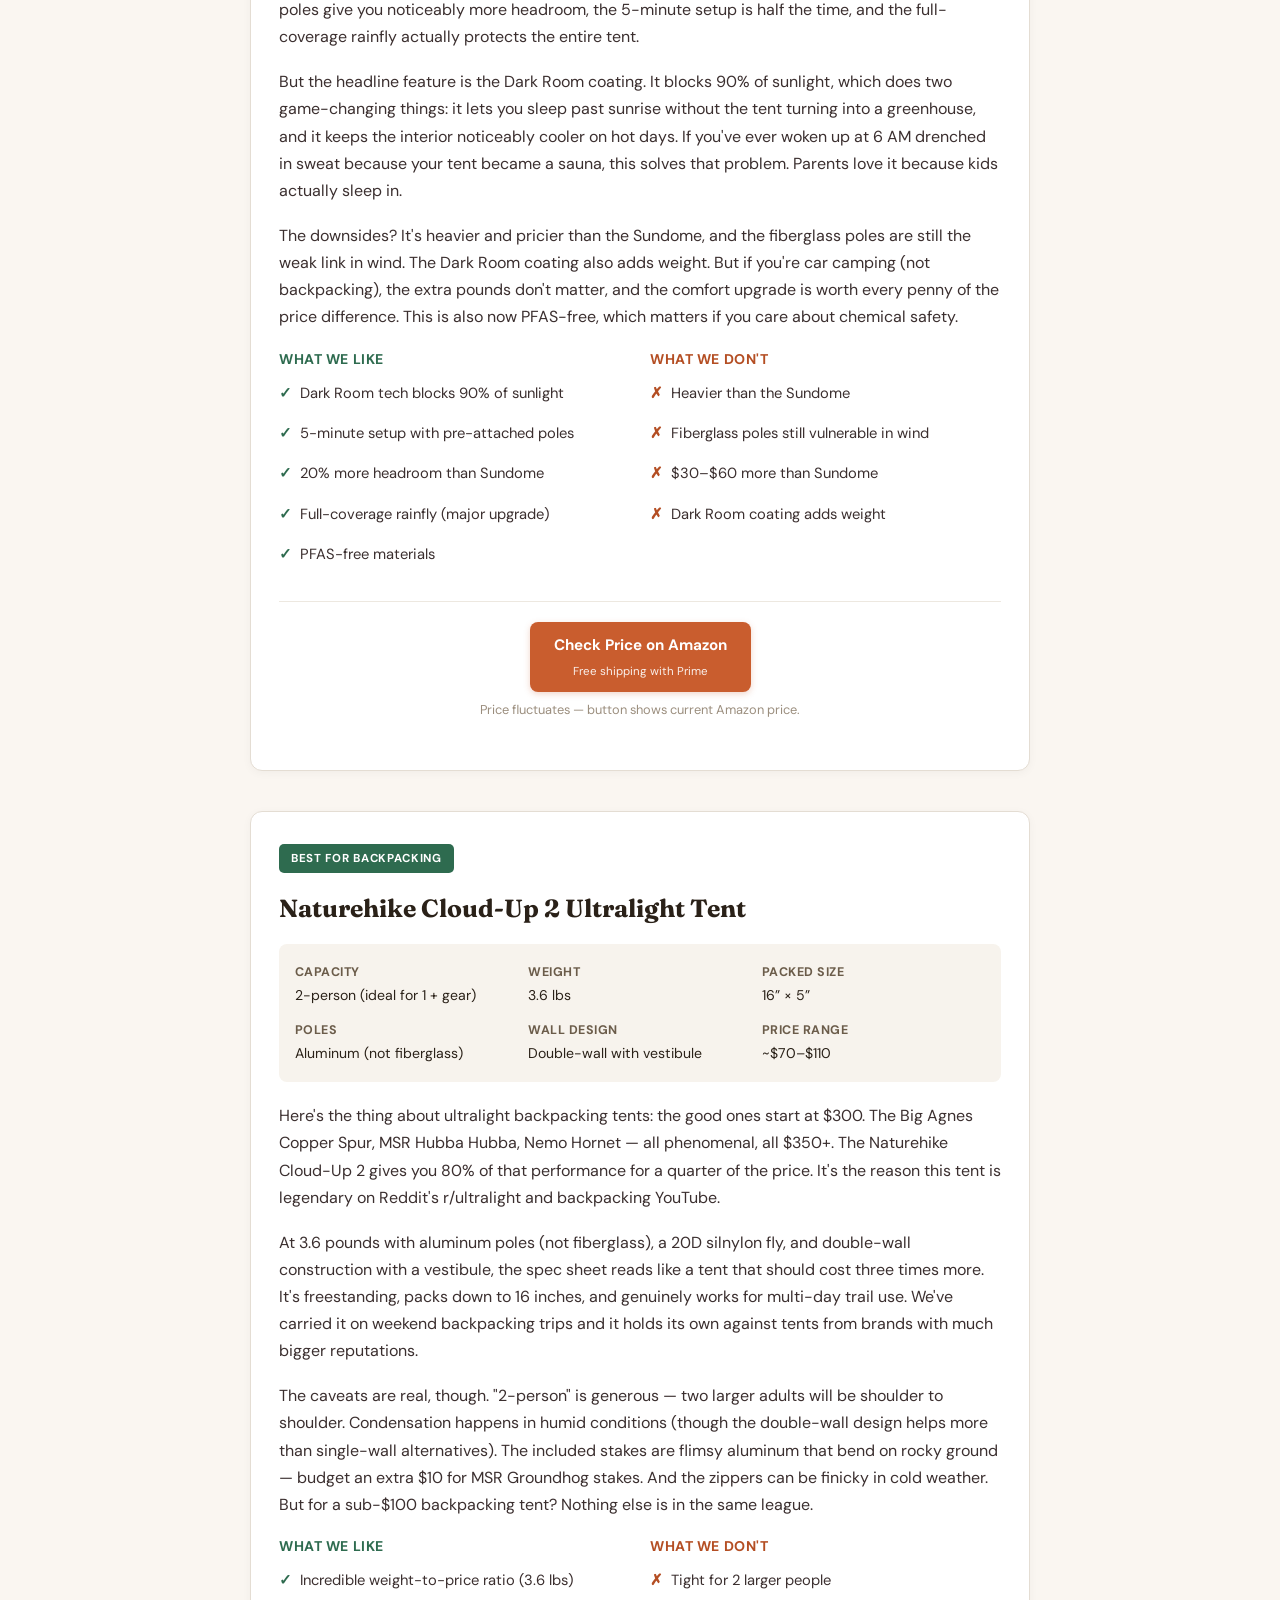
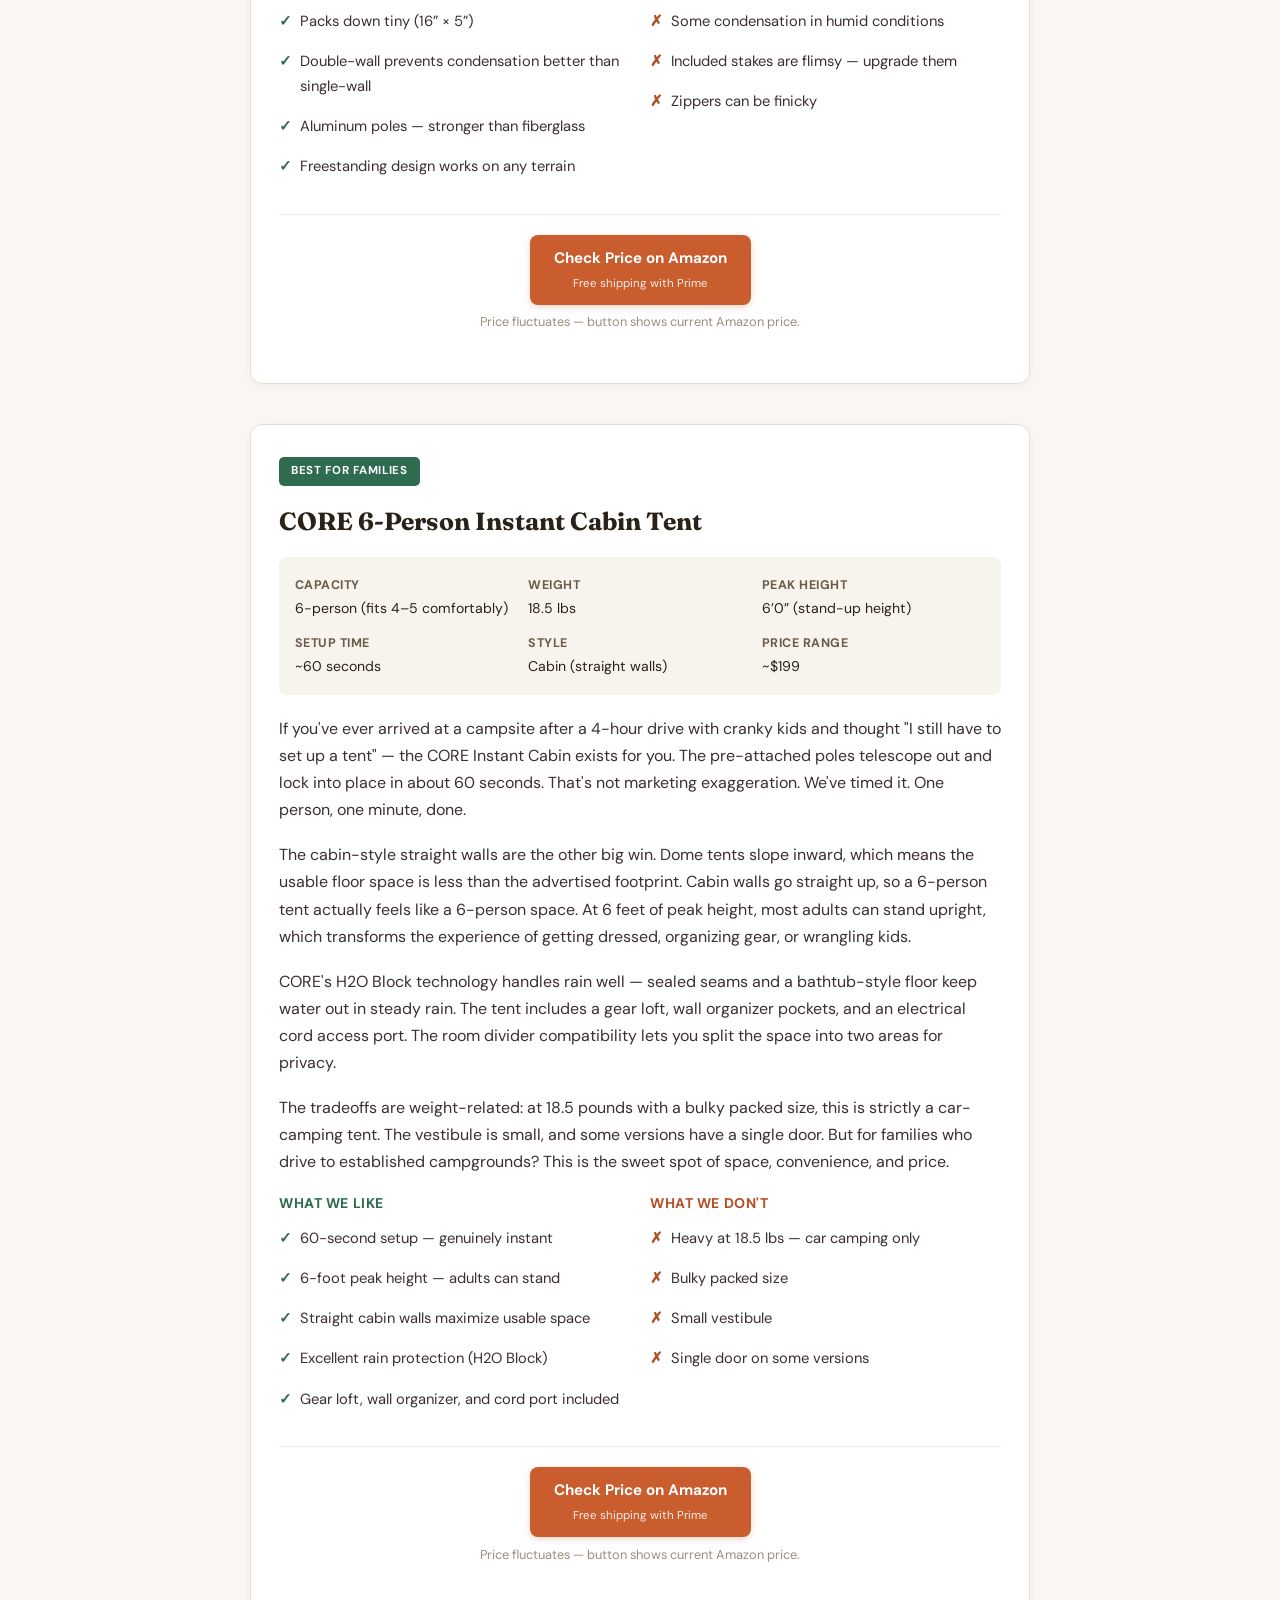
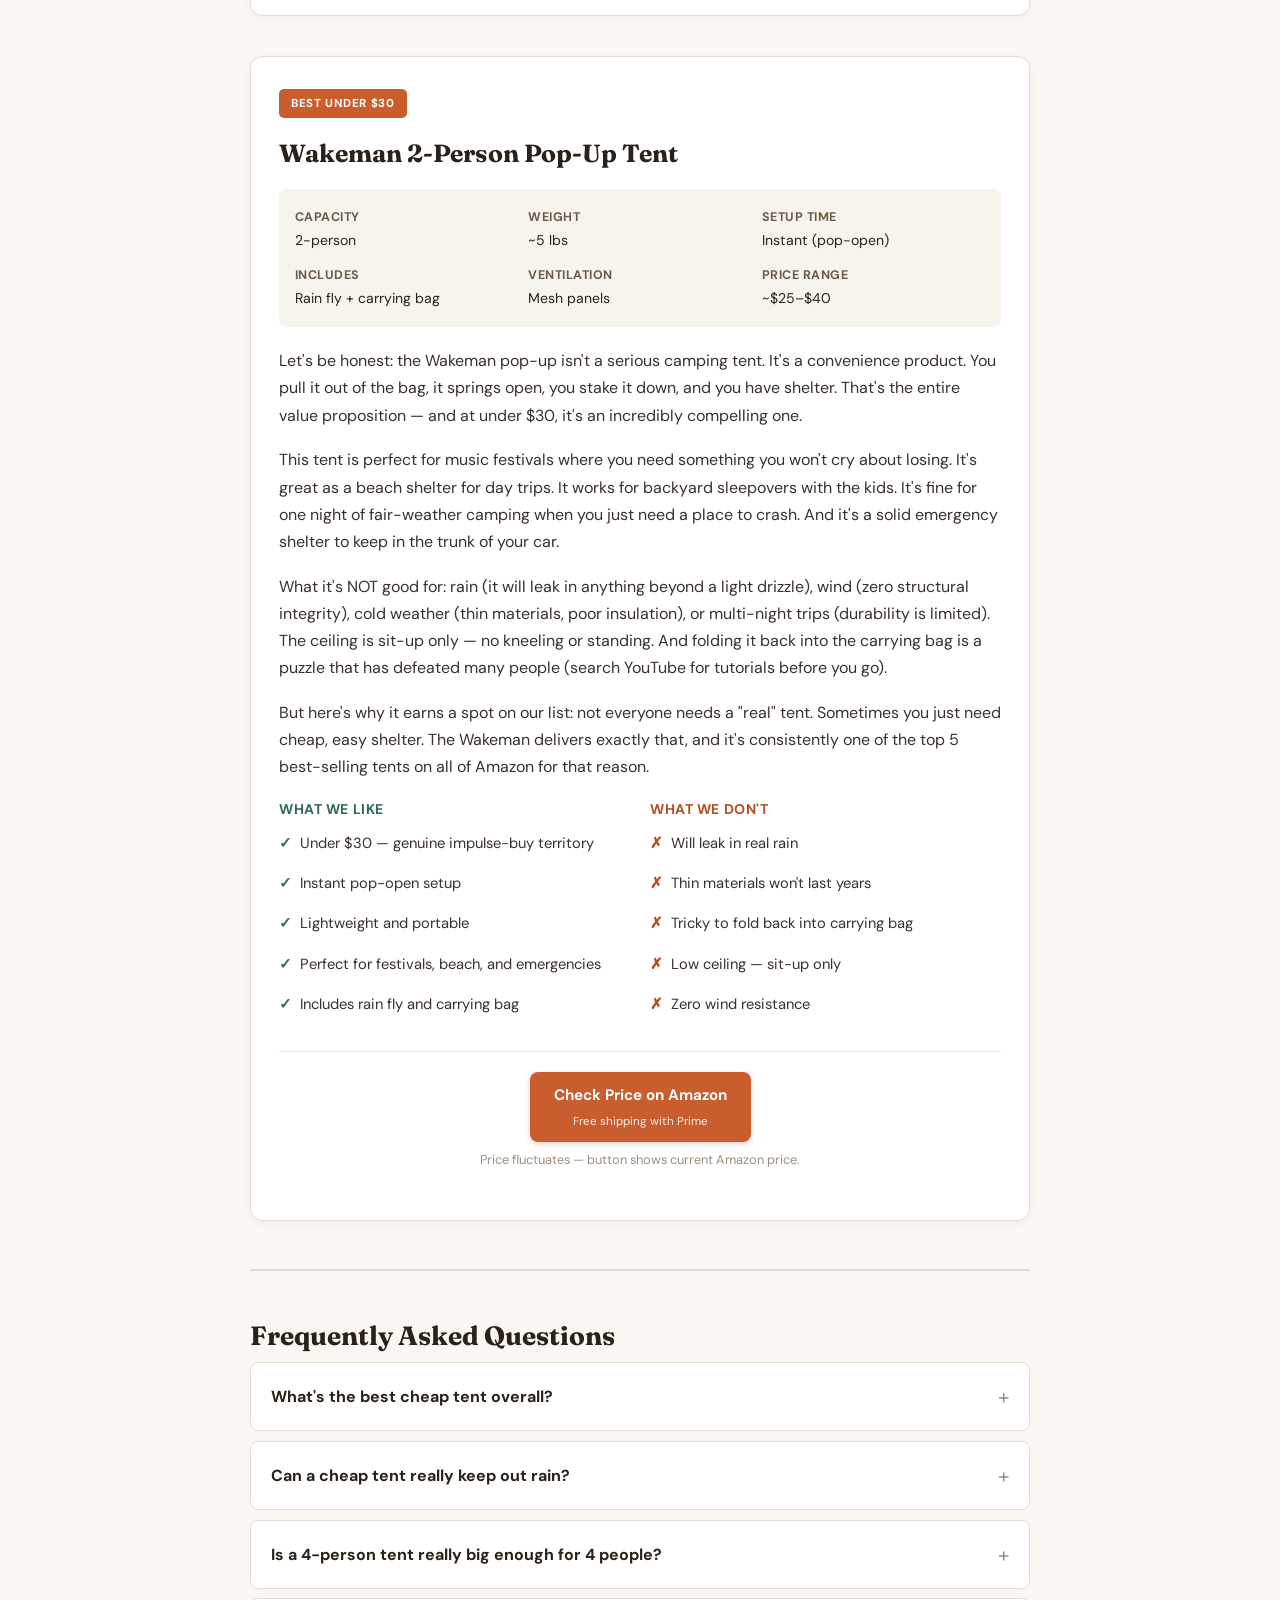
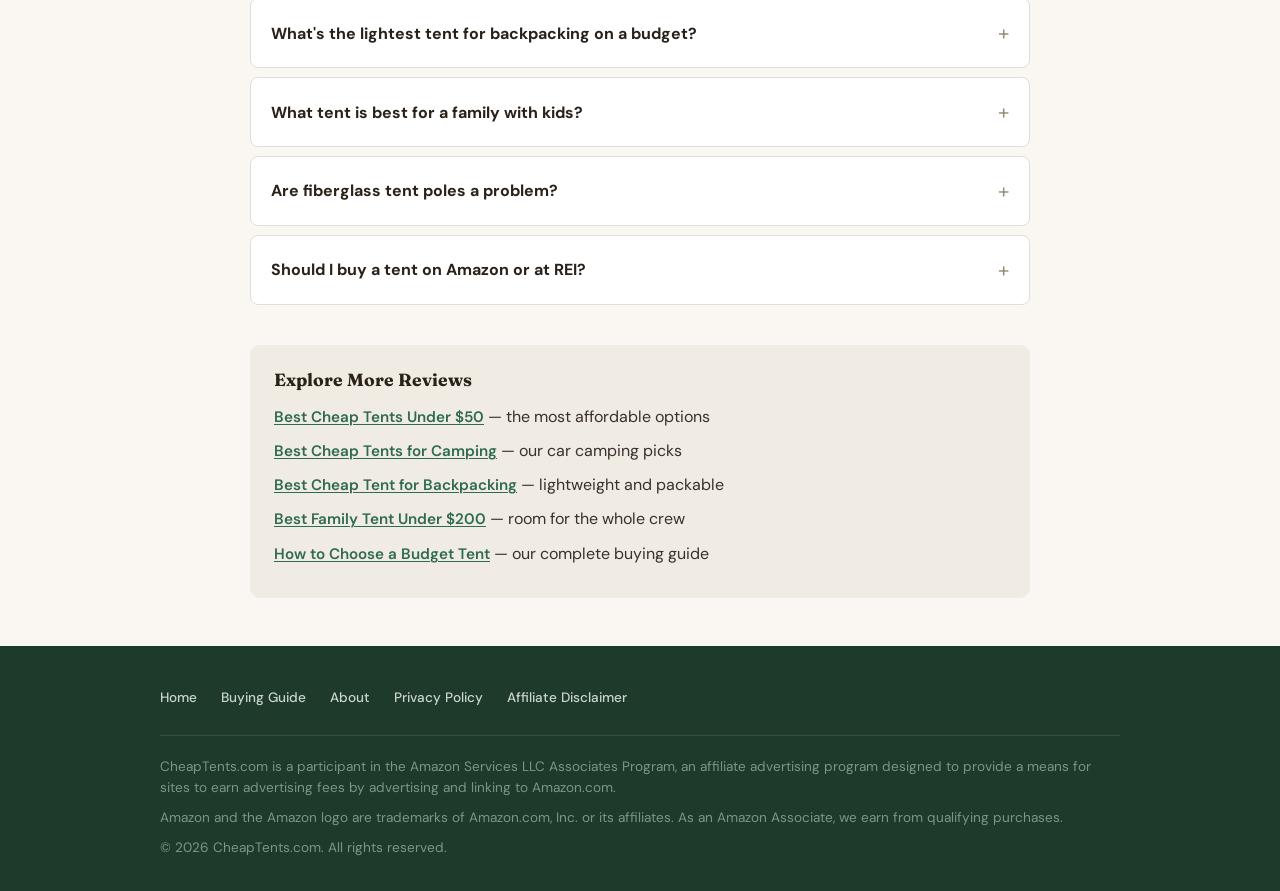
==== commit c74c2fb4: "Update all affiliate links and fix CORE pricing to $199 - Replaced placeholder Amazon links with rea" ====
--- a/index.html
+++ b/index.html
@@ -100,7 +100,7 @@
         "@type": "Review",
         "author": {"@type": "Organization", "name": "CheapTents.com"},
         "reviewRating": {"@type": "Rating", "ratingValue": "4.4", "bestRating": "5"},
-        "reviewBody": "The best family tent under $150. Stand-up height and 60-second setup make it a game changer for car camping with kids."
+        "reviewBody": "The best family tent under $200. Stand-up height and 60-second setup make it a game changer for car camping with kids."
       }
     },
     {
@@ -132,15 +132,15 @@
   <!-- Header -->
   <header class="site-header">
     <div class="header-inner">
-      <a href="/" class="site-logo">Cheap<span>Tents</span></a>
+      <a href="index.html" class="site-logo">Cheap<span>Tents</span></a>
       <button class="nav-toggle" aria-label="Toggle navigation" aria-expanded="false">&#9776;</button>
       <nav class="site-nav" aria-label="Main navigation">
         <ul>
-          <li><a href="/" class="active">Reviews</a></li>
-          <li><a href="/buying-guide.html">Buying Guide</a></li>
-          <li><a href="/best-cheap-tents-under-50.html">Under $50</a></li>
-          <li><a href="/best-family-tent-under-150.html">Family Tents</a></li>
-          <li><a href="/about.html">About</a></li>
+          <li><a href="index.html" class="active">Reviews</a></li>
+          <li><a href="buying-guide.html">Buying Guide</a></li>
+          <li><a href="best-cheap-tents-under-50.html">Under $50</a></li>
+          <li><a href="best-family-tent-under-150.html">Family Tents</a></li>
+          <li><a href="about.html">About</a></li>
         </ul>
       </nav>
     </div>
@@ -157,7 +157,7 @@
 
     <!-- Affiliate Disclosure -->
     <div class="disclosure-banner">
-      <strong>Transparency note:</strong> CheapTents.com is reader-supported. When you buy through links on our site, we may earn a small commission at no extra cost to you. This helps us keep the site running. <a href="/disclaimer.html">Full disclosure &rarr;</a>
+      <strong>Transparency note:</strong> CheapTents.com is reader-supported. When you buy through links on our site, we may earn a small commission at no extra cost to you. This helps us keep the site running. <a href="disclaimer.html">Full disclosure &rarr;</a>
     </div>
 
     <!-- Quick Picks -->
@@ -173,7 +173,7 @@
         </div>
         <span class="quick-pick-price">~$55&ndash;$75</span>
         <div class="quick-pick-cta">
-          <a href="https://www.amazon.com/dp/B014LSDUA8/?tag=YOURTAG-20" class="btn-cta btn-cta--small" target="_blank" rel="nofollow noopener">Check Price<span class="prime-note">Free shipping w/ Prime</span></a>
+          <a href="https://amzn.to/4syUNAg" class="btn-cta btn-cta--small" target="_blank" rel="nofollow noopener">Check Price<span class="prime-note">Free shipping w/ Prime</span></a>
         </div>
       </div>
 
@@ -185,7 +185,7 @@
         </div>
         <span class="quick-pick-price">~$90&ndash;$130</span>
         <div class="quick-pick-cta">
-          <a href="https://www.amazon.com/dp/B0DJCF5L53/?tag=YOURTAG-20" class="btn-cta btn-cta--small" target="_blank" rel="nofollow noopener">Check Price<span class="prime-note">Free shipping w/ Prime</span></a>
+          <a href="https://amzn.to/4sGsFve" class="btn-cta btn-cta--small" target="_blank" rel="nofollow noopener">Check Price<span class="prime-note">Free shipping w/ Prime</span></a>
         </div>
       </div>
 
@@ -197,7 +197,7 @@
         </div>
         <span class="quick-pick-price">~$70&ndash;$110</span>
         <div class="quick-pick-cta">
-          <a href="https://www.amazon.com/dp/B08L3XPMVL/?tag=YOURTAG-20" class="btn-cta btn-cta--small" target="_blank" rel="nofollow noopener">Check Price<span class="prime-note">Free shipping w/ Prime</span></a>
+          <a href="https://amzn.to/4cc8mQn" class="btn-cta btn-cta--small" target="_blank" rel="nofollow noopener">Check Price<span class="prime-note">Free shipping w/ Prime</span></a>
         </div>
       </div>
 
@@ -207,9 +207,9 @@
           <h3>CORE 6-Person Instant Cabin</h3>
           <p class="verdict">Stand-up height, 60-second setup. Built for families.</p>
         </div>
-        <span class="quick-pick-price">~$110&ndash;$140</span>
+        <span class="quick-pick-price">~$199</span>
         <div class="quick-pick-cta">
-          <a href="https://www.amazon.com/dp/B0B18R5TKH/?tag=YOURTAG-20" class="btn-cta btn-cta--small" target="_blank" rel="nofollow noopener">Check Price<span class="prime-note">Free shipping w/ Prime</span></a>
+          <a href="https://amzn.to/3PC7UCo" class="btn-cta btn-cta--small" target="_blank" rel="nofollow noopener">Check Price<span class="prime-note">Free shipping w/ Prime</span></a>
         </div>
       </div>
 
@@ -221,7 +221,7 @@
         </div>
         <span class="quick-pick-price">~$25&ndash;$40</span>
         <div class="quick-pick-cta">
-          <a href="https://www.amazon.com/dp/B07DNSJ8CP/?tag=YOURTAG-20" class="btn-cta btn-cta--small" target="_blank" rel="nofollow noopener">Check Price<span class="prime-note">Free shipping w/ Prime</span></a>
+          <a href="https://amzn.to/47oCFAM" class="btn-cta btn-cta--small" target="_blank" rel="nofollow noopener">Check Price<span class="prime-note">Free shipping w/ Prime</span></a>
         </div>
       </div>
     </section>
@@ -272,7 +272,7 @@
               <td>6-person</td>
               <td>18.5 lbs</td>
               <td>~60 sec</td>
-              <td>~$125</td>
+              <td>~$199</td>
             </tr>
             <tr>
               <td class="tent-name">Wakeman Pop-Up</td>
@@ -352,7 +352,7 @@
       </div>
 
       <div class="cta-block">
-        <a href="https://www.amazon.com/dp/B014LSDUA8/?tag=YOURTAG-20" class="btn-cta" target="_blank" rel="nofollow noopener">Check Price on Amazon<span class="prime-note">Free shipping with Prime</span></a>
+        <a href="https://amzn.to/4syUNAg" class="btn-cta" target="_blank" rel="nofollow noopener">Check Price on Amazon<span class="prime-note">Free shipping with Prime</span></a>
         <p class="price-note">Price fluctuates — button shows current Amazon price.</p>
       </div>
     </article>
@@ -420,7 +420,7 @@
       </div>
 
       <div class="cta-block">
-        <a href="https://www.amazon.com/dp/B0DJCF5L53/?tag=YOURTAG-20" class="btn-cta" target="_blank" rel="nofollow noopener">Check Price on Amazon<span class="prime-note">Free shipping with Prime</span></a>
+        <a href="https://amzn.to/4sGsFve" class="btn-cta" target="_blank" rel="nofollow noopener">Check Price on Amazon<span class="prime-note">Free shipping with Prime</span></a>
         <p class="price-note">Price fluctuates — button shows current Amazon price.</p>
       </div>
     </article>
@@ -488,7 +488,7 @@
       </div>
 
       <div class="cta-block">
-        <a href="https://www.amazon.com/dp/B08L3XPMVL/?tag=YOURTAG-20" class="btn-cta" target="_blank" rel="nofollow noopener">Check Price on Amazon<span class="prime-note">Free shipping with Prime</span></a>
+        <a href="https://amzn.to/4cc8mQn" class="btn-cta" target="_blank" rel="nofollow noopener">Check Price on Amazon<span class="prime-note">Free shipping with Prime</span></a>
         <p class="price-note">Price fluctuates — button shows current Amazon price.</p>
       </div>
     </article>
@@ -523,7 +523,7 @@
         </div>
         <div class="spec-item">
           <span class="spec-label">Price Range</span><br>
-          <span class="spec-value">~$110&ndash;$140</span>
+          <span class="spec-value">~$199</span>
         </div>
       </div>
 
@@ -558,7 +558,7 @@
       </div>
 
       <div class="cta-block">
-        <a href="https://www.amazon.com/dp/B0B18R5TKH/?tag=YOURTAG-20" class="btn-cta" target="_blank" rel="nofollow noopener">Check Price on Amazon<span class="prime-note">Free shipping with Prime</span></a>
+        <a href="https://amzn.to/3PC7UCo" class="btn-cta" target="_blank" rel="nofollow noopener">Check Price on Amazon<span class="prime-note">Free shipping with Prime</span></a>
         <p class="price-note">Price fluctuates — button shows current Amazon price.</p>
       </div>
     </article>
@@ -629,7 +629,7 @@
       </div>
 
       <div class="cta-block">
-        <a href="https://www.amazon.com/dp/B07DNSJ8CP/?tag=YOURTAG-20" class="btn-cta" target="_blank" rel="nofollow noopener">Check Price on Amazon<span class="prime-note">Free shipping with Prime</span></a>
+        <a href="https://amzn.to/47oCFAM" class="btn-cta" target="_blank" rel="nofollow noopener">Check Price on Amazon<span class="prime-note">Free shipping with Prime</span></a>
         <p class="price-note">Price fluctuates — button shows current Amazon price.</p>
       </div>
     </article>
@@ -694,11 +694,11 @@
     <div class="related-links">
       <h3>Explore More Reviews</h3>
       <ul>
-        <li><a href="/best-cheap-tents-under-50.html">Best Cheap Tents Under $50</a> &mdash; the most affordable options</li>
-        <li><a href="/best-cheap-tents-for-camping.html">Best Cheap Tents for Camping</a> &mdash; our car camping picks</li>
-        <li><a href="/best-cheap-tent-for-backpacking.html">Best Cheap Tent for Backpacking</a> &mdash; lightweight and packable</li>
-        <li><a href="/best-family-tent-under-150.html">Best Family Tent Under $150</a> &mdash; room for the whole crew</li>
-        <li><a href="/buying-guide.html">How to Choose a Budget Tent</a> &mdash; our complete buying guide</li>
+        <li><a href="best-cheap-tents-under-50.html">Best Cheap Tents Under $50</a> &mdash; the most affordable options</li>
+        <li><a href="best-cheap-tents-for-camping.html">Best Cheap Tents for Camping</a> &mdash; our car camping picks</li>
+        <li><a href="best-cheap-tent-for-backpacking.html">Best Cheap Tent for Backpacking</a> &mdash; lightweight and packable</li>
+        <li><a href="best-family-tent-under-150.html">Best Family Tent Under $200</a> &mdash; room for the whole crew</li>
+        <li><a href="buying-guide.html">How to Choose a Budget Tent</a> &mdash; our complete buying guide</li>
       </ul>
     </div>
 
@@ -708,11 +708,11 @@
   <footer class="site-footer">
     <div class="footer-inner">
       <ul class="footer-links">
-        <li><a href="/">Home</a></li>
-        <li><a href="/buying-guide.html">Buying Guide</a></li>
-        <li><a href="/about.html">About</a></li>
-        <li><a href="/privacy.html">Privacy Policy</a></li>
-        <li><a href="/disclaimer.html">Affiliate Disclaimer</a></li>
+        <li><a href="index.html">Home</a></li>
+        <li><a href="buying-guide.html">Buying Guide</a></li>
+        <li><a href="about.html">About</a></li>
+        <li><a href="privacy.html">Privacy Policy</a></li>
+        <li><a href="disclaimer.html">Affiliate Disclaimer</a></li>
       </ul>
       <div class="footer-disclosure">
         <p>CheapTents.com is a participant in the Amazon Services LLC Associates Program, an affiliate advertising program designed to provide a means for sites to earn advertising fees by advertising and linking to Amazon.com.</p>
@@ -731,5 +731,15 @@
       this.setAttribute('aria-expanded', !expanded);
     });
   </script>
+  <script async defer src="https://app.visitortracking.com/assets/js/tracer.js"></script>
+  <script>
+  function init_tracer() {
+    var tracer = new Tracer({
+      websiteId: "998f2079-e1b9-4b2d-9f0e-eeeb6ec03f0e",
+      async: true,
+      debug: false
+    });
+  }
+  </script>
 </body>
 </html>
